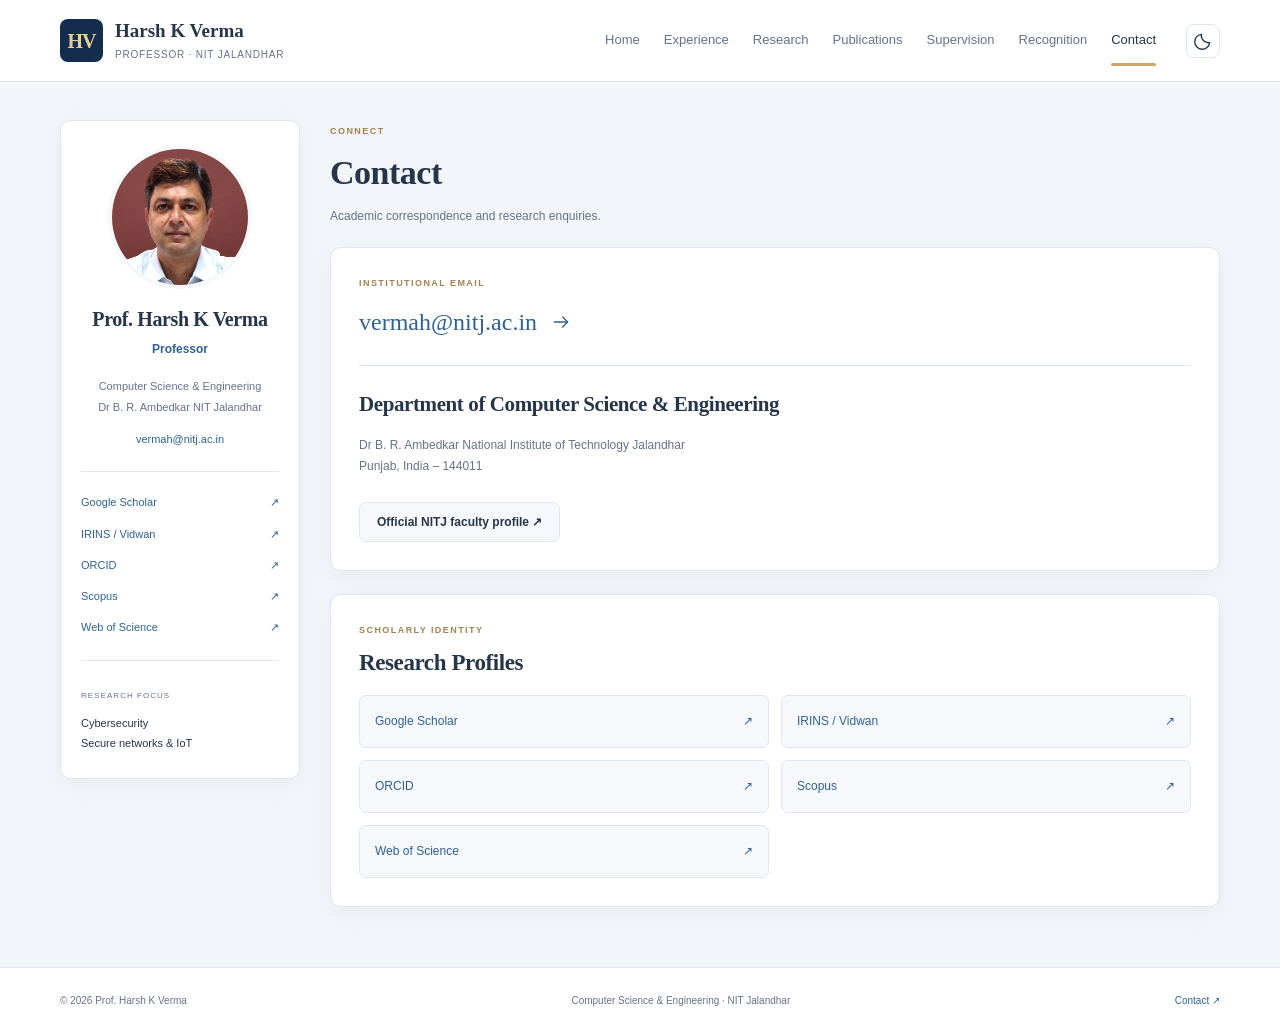
==== contact.html @ cc551165 "Use Harsh K Verma consistently throughout the website" ====
<!doctype html><html lang="en"><head><meta charset="utf-8"><meta name="viewport" content="width=device-width,initial-scale=1"><meta name="description" content="Contact of Prof. Harsh K Verma, Professor of Computer Science and Engineering at NIT Jalandhar."><meta name="theme-color" content="#142d4e"><title>Contact | Prof. Harsh K Verma</title><link rel="canonical" href="https://harsh-verma-nitj.github.io/contact.html"><link rel="stylesheet" href="assets/style.css?v=20261007-4"><link rel="icon" type="image/svg+xml" href="assets/favicon.svg"></head><body><a class="skip-link" href="#content">Skip to content</a><header class="site-header"><div class="container nav-wrap"><a class="brand" href="index.html"><span class="brand-mark">HV</span><span>Harsh K Verma<small>Professor · NIT Jalandhar</small></span></a><nav id="primary-nav" class="nav" aria-label="Primary navigation"><a href="index.html">Home</a><a href="experience.html">Experience</a><a href="research.html">Research</a><a href="publications.html">Publications</a><a href="supervision.html">Supervision</a><a href="service.html">Recognition</a><a href="contact.html" aria-current="page">Contact</a></nav><div class="header-tools"><button id="theme-toggle" class="icon-button" type="button" aria-label="Switch to dark mode" aria-pressed="false"><svg viewBox="0 0 24 24" fill="none" stroke="currentColor" stroke-width="1.6" stroke-linecap="round" stroke-linejoin="round" aria-hidden="true"><path d="M20 14A9 9 0 0 1 10 4a9 9 0 1 0 10 10Z"/></svg></button><button class="menu-toggle icon-button" aria-label="Open navigation" aria-controls="primary-nav" aria-expanded="false">☰</button></div></div></header><div class="container page-layout"><aside class="profile-sidebar" aria-label="Academic profile"><img src="assets/profile-maroon-v2.jpg" alt="Prof. Harsh K Verma" class="side-portrait" width="176" height="176"><h2>Prof. Harsh K Verma</h2><p class="side-designation">Professor</p><p>Computer Science &amp; Engineering<br>Dr B. R. Ambedkar NIT Jalandhar</p><a class="side-email" href="mailto:vermah@nitj.ac.in">vermah@nitj.ac.in</a><div class="side-links"><a href="https://scholar.google.com/citations?hl=en&amp;user=h0edtgIAAAAJ" target="_blank" rel="noopener">Google Scholar <span>↗</span></a><a href="https://nitj.irins.org/profile/90371" target="_blank" rel="noopener">IRINS / Vidwan <span>↗</span></a><a href="https://orcid.org/0000-0003-4826-6150" target="_blank" rel="noopener">ORCID <span>↗</span></a><a href="https://www.scopus.com/authid/detail.uri?authorId=57204684351" target="_blank" rel="noopener">Scopus <span>↗</span></a><a href="https://www.webofscience.com/wos/author/record/Y-4606-2019" target="_blank" rel="noopener">Web of Science <span>↗</span></a></div><div class="side-note"><span>RESEARCH FOCUS</span><p>Cybersecurity<br>Secure networks &amp; IoT</p></div></aside><main id="content" class="page-content"><div class="page-heading"><p class="section-kicker">Connect</p><h1>Contact</h1><p>Academic correspondence and research enquiries.</p></div><section class="surface"><p class="section-kicker">Institutional email</p><a class="contact-email" href="mailto:vermah@nitj.ac.in">vermah@nitj.ac.in <svg viewBox="0 0 24 24" fill="none" stroke="currentColor" stroke-width="1.6" stroke-linecap="round" stroke-linejoin="round" aria-hidden="true"><path d="M4 12h16m-6-6 6 6-6 6"/></svg></a><div class="contact-address"><h2>Department of Computer Science &amp; Engineering</h2><p>Dr B. R. Ambedkar National Institute of Technology Jalandhar<br>Punjab, India – 144011</p></div><a class="btn secondary" href="https://departments.nitj.ac.in/dept/cse/Faculty/6430445438bff038a7805712" target="_blank" rel="noopener">Official NITJ faculty profile ↗</a></section><section class="surface"><p class="section-kicker">Scholarly identity</p><h2>Research Profiles</h2><div class="contact-profiles"><a href="https://scholar.google.com/citations?hl=en&amp;user=h0edtgIAAAAJ" target="_blank" rel="noopener">Google Scholar <span>↗</span></a><a href="https://nitj.irins.org/profile/90371" target="_blank" rel="noopener">IRINS / Vidwan <span>↗</span></a><a href="https://orcid.org/0000-0003-4826-6150" target="_blank" rel="noopener">ORCID <span>↗</span></a><a href="https://www.scopus.com/authid/detail.uri?authorId=57204684351" target="_blank" rel="noopener">Scopus <span>↗</span></a><a href="https://www.webofscience.com/wos/author/record/Y-4606-2019" target="_blank" rel="noopener">Web of Science <span>↗</span></a></div></section></main></div><footer><div class="container footer-inner"><span>© <span id="year"></span> Prof. Harsh K Verma</span><span>Computer Science &amp; Engineering · NIT Jalandhar</span><a href="mailto:vermah@nitj.ac.in">Contact ↗</a></div></footer><script src="assets/script.js?v=20261007-4"></script></body></html>
---- assets/style.css ----
:root{color-scheme:light;--navy:#142d4e;--navy-deep:#10243f;--ink:#26354a;--muted:#65738a;--blue:#2e6295;--gold:#cba66a;--gold-pale:#e8cd98;--page:#f2f5f9;--paper:#fff;--soft:#f6f8fc;--line:#dfe6ef;--max:1160px;--shadow:0 6px 26px rgba(22,44,75,.045)}
body.dark{color-scheme:dark;--ink:#dbe5f3;--muted:#a7b5ca;--blue:#9bc5f1;--page:#0e1828;--paper:#162237;--soft:#1d2c42;--line:#2b3a50;--shadow:0 6px 26px rgba(0,0,0,.15)}
*{box-sizing:border-box}html{scroll-behavior:smooth}body{margin:0;background:var(--page);color:var(--ink);font:15px/1.75 -apple-system,BlinkMacSystemFont,"Segoe UI",Arial,sans-serif}a{color:var(--blue);text-decoration:none}a:hover{text-decoration:underline}button,input,select{font:inherit}button,a,input,select,summary{ -webkit-tap-highlight-color:transparent}button{cursor:pointer}svg{width:20px;height:20px;flex-shrink:0}h1,h2,h3{font-family:Georgia,"Times New Roman",serif;font-weight:600;line-height:1.27;color:var(--ink)}h1,h2,h3,p{margin-top:0}h2{font-size:27px;letter-spacing:-.4px;margin-bottom:18px}h3{font-size:18px;margin-bottom:10px}p{margin-bottom:16px}[hidden]{display:none!important}:focus-visible{outline:3px solid var(--blue);outline-offset:4px}.container{width:min(calc(100% - 48px),var(--max));margin-inline:auto}.skip-link{position:absolute;top:-100px;left:20px;padding:10px 18px;background:var(--paper);z-index:100}.skip-link:focus{top:12px}.site-header{height:82px;background:var(--paper);border-bottom:1px solid var(--line);position:sticky;top:0;z-index:20}.nav-wrap{height:100%;display:flex;align-items:center;gap:30px}.brand{display:flex;align-items:center;gap:12px;color:var(--ink);font:600 19px/1.2 Georgia,serif;white-space:nowrap}.brand:hover{text-decoration:none}.brand-mark{background:var(--navy);color:var(--gold-pale);width:43px;height:43px;border-radius:8px;display:grid;place-items:center;font-size:20px;letter-spacing:-1px}.brand small{display:block;font:10px/1.2 -apple-system,BlinkMacSystemFont,"Segoe UI",Arial,sans-serif;letter-spacing:.08em;margin-top:6px;text-transform:uppercase;color:var(--muted)}.nav{margin-left:auto;display:flex;align-items:center;gap:24px}.nav a{font-size:13px;font-weight:500;color:var(--muted);position:relative;padding:30px 0}.nav a:hover{text-decoration:none;color:var(--ink)}.nav a[aria-current=page]{color:var(--ink)}.nav a[aria-current=page]:after{content:"";height:3px;background:var(--gold);position:absolute;bottom:16px;left:0;right:0;border-radius:4px}.header-tools{display:flex;gap:8px}.icon-button{display:grid;place-items:center;background:transparent;border:1px solid var(--line);border-radius:8px;color:var(--ink);height:34px;width:34px}.menu-toggle{display:none;font-size:18px}.hero{background:radial-gradient(ellipse at 90% 30%,#24476d 0,transparent 55%),linear-gradient(120deg,#10233c,#173553);color:#fff;position:relative;overflow:hidden}.hero:before{content:"";width:650px;height:650px;border:1px solid #fff;border-radius:50%;position:absolute;right:-120px;top:-300px;opacity:.07}.hero:after{content:"";width:900px;height:900px;border:1px solid #fff;border-radius:50%;position:absolute;right:-260px;top:-450px;opacity:.05;pointer-events:none}.hero-inner{position:relative;z-index:1;display:grid;grid-template-columns:minmax(0,1fr) 320px;gap:65px;padding:64px 0 92px;align-items:center}.hero h1{font-size:clamp(32px,3.4vw,47px);letter-spacing:-.7px;color:#fff;margin:14px 0 8px;white-space:nowrap}.eyebrow{font-size:10px;color:#c1d6ed;text-transform:uppercase;letter-spacing:.17em;display:flex;align-items:center;gap:10px;margin:0}.eyebrow>span{height:6px;width:6px;border-radius:50%;background:var(--gold-pale)}.hero-role{font-size:19px;font-weight:500;color:#e2c58f;margin-bottom:6px}.hero-institute{font-size:13px;color:#c0d0e3;max-width:560px;margin-bottom:23px}.hero-summary{color:#d2ddea;font-size:15px;line-height:1.75;margin-bottom:26px}.actions{display:flex;flex-wrap:wrap;gap:12px}.btn{display:inline-flex;align-items:center;justify-content:center;gap:9px;border-radius:7px;border:1px solid var(--line);padding:10px 17px;font-size:12px;font-weight:600;color:var(--ink);background:var(--paper);line-height:1.5;white-space:nowrap}.btn:hover{text-decoration:none;filter:brightness(.96)}.btn svg{width:17px;height:17px}.btn.primary{background:#e5c894;border-color:#e5c894;color:#142d4e}.btn.outline{border-color:#637991;background:transparent;color:#fff}.btn.secondary{background:var(--soft);border-color:var(--line)}button.btn:disabled{opacity:.35;cursor:default}.hero-profile-links{display:flex;gap:21px;margin-top:23px}.hero-profile-links a{color:#c4d6e9;font-size:11px}.hero-photo-area{text-align:center}.portrait-orbit{width:268px;height:268px;border:1px solid #7d8da3;border-radius:50%;padding:13px;margin:auto;position:relative}.portrait-orbit:after{content:"";position:absolute;right:12px;top:36px;width:13px;height:13px;background:#e5c894;box-shadow:0 0 0 7px #29435e;border-radius:50%}.hero-portrait{display:block;width:240px;height:240px;border-radius:50%;object-fit:cover;object-position:center;border:5px solid #edf1f5;background:#c5cbd0;box-shadow:0 12px 30px #0b1a2b55}.portrait-caption{margin-top:20px;display:flex;flex-direction:column;gap:5px}.portrait-caption span{font-size:8px;letter-spacing:.12em;color:#adc4de}.portrait-caption strong{font-size:12px;font-weight:500;color:#e3cfaa}.home-content{position:relative;padding-bottom:60px}.highlights{position:relative;display:grid;grid-template-columns:repeat(4,1fr);margin:-36px 0 35px;background:var(--paper);border:1px solid var(--line);border-radius:12px;box-shadow:0 12px 25px #172e4d0b;z-index:2}.highlights a{padding:22px 20px;display:flex;align-items:center;justify-content:center;gap:16px;border-right:1px solid var(--line);color:var(--muted);font-size:10px;line-height:1.5}.highlights a:hover{text-decoration:none;background:var(--soft)}.highlights a:first-child{border-radius:12px 0 0 12px}.highlights a:last-child{border:0;border-radius:0 12px 12px 0}.highlights b{font:500 31px/1 Georgia,serif;color:var(--ink)}.highlights span{max-width:110px}.home-grid{display:grid;grid-template-columns:1.45fr 1fr;gap:26px;align-items:stretch}.surface{background:var(--paper);border:1px solid var(--line);border-radius:11px;padding:28px;box-shadow:var(--shadow);scroll-margin-top:110px}.section-kicker{font-size:9px;font-weight:600;text-transform:uppercase;letter-spacing:.16em;color:#a3824f;margin-bottom:11px}.about-surface p:not(.section-kicker){font-size:13px;color:var(--muted);line-height:1.9}.about-surface h2{font-size:27px}.text-link{display:inline-flex;align-items:center;gap:10px;font-size:12px;font-weight:600}.text-link svg{width:17px;height:17px}.recent-highlights h2{font-size:23px}.news-item{border-left:2px solid var(--line);padding:0 0 14px 17px;position:relative}.news-item:before{content:"";width:7px;height:7px;border:2px solid var(--paper);border-radius:50%;background:var(--gold);position:absolute;left:-4.5px;top:5px}.news-item:last-child{padding-bottom:0}.news-date{font-size:9px;letter-spacing:.06em;color:var(--blue);font-weight:600}.news-item p{font-size:11px;color:var(--muted);line-height:1.8;margin:5px 0 7px}.home-section{margin-top:40px}.section-top{display:flex;align-items:end;justify-content:space-between;gap:22px;margin-bottom:22px}.section-top h2{margin-bottom:0;font-size:25px}.section-top .text-link{flex-shrink:0;margin-bottom:4px}.theme-grid{display:grid;grid-template-columns:repeat(4,1fr);gap:18px}.theme-card{padding:23px 20px;border:1px solid var(--line);border-radius:10px;background:var(--paper);color:var(--ink);box-shadow:var(--shadow)}.theme-card:hover{text-decoration:none;border-color:#a8bdd3}.theme-icon{display:grid;place-items:center;width:39px;height:39px;border-radius:8px;background:var(--soft);color:var(--blue);margin-bottom:18px}.theme-icon svg{width:22px;height:22px}.theme-card h3{font-family:inherit;font-size:14px;font-weight:600}.theme-card p{font-size:11px;line-height:1.8;color:var(--muted);margin:0}.home-publications{margin-top:32px}.recent-paper{display:grid;grid-template-columns:45px minmax(0,1fr) 45px;gap:15px;padding:18px 0;border-bottom:1px solid var(--line);align-items:start}.recent-paper:last-child{padding-bottom:0;border-bottom:0}.recent-paper .paper-year{font-size:11px;font-weight:600;color:var(--blue);padding-top:1px}.recent-paper p{font-size:12px;line-height:1.85;margin:0}.recent-paper a{font-size:10px;white-space:nowrap;padding-top:2px}.contact-banner{margin-top:32px;border-radius:11px;background:var(--navy);padding:28px 32px;display:flex;align-items:center;justify-content:space-between;gap:24px}.contact-banner h2{font-size:22px;color:#fff;margin-bottom:9px}.contact-banner p:not(.section-kicker){font-size:11px;color:#bccdde;margin-bottom:0}.contact-banner .section-kicker{color:var(--gold-pale)}.page-layout{display:grid;grid-template-columns:240px minmax(0,1fr);gap:30px;padding:38px 0 60px;align-items:start}.profile-sidebar{position:sticky;top:114px;background:var(--paper);border:1px solid var(--line);border-radius:11px;padding:24px 20px;box-shadow:var(--shadow)}.side-portrait{display:block;border-radius:50%;width:144px;height:144px;object-fit:cover;margin:auto;border:4px solid var(--soft)}.profile-sidebar h2{font-size:20px;text-align:center;margin:18px 0 7px}.side-designation{text-align:center;font-size:12px;font-weight:600;color:var(--blue);margin-bottom:16px}.profile-sidebar>p:not(.side-designation){font-size:11px;color:var(--muted);text-align:center;line-height:1.85;margin-bottom:13px}.side-email{display:block;text-align:center;font-size:11px}.side-links{margin-top:22px;padding-top:15px;border-top:1px solid var(--line)}.side-links a{display:flex;justify-content:space-between;gap:12px;font-size:11px;padding:6px 0}.side-note{border-top:1px solid var(--line);margin-top:16px;padding-top:19px}.side-note>span{font-size:8px;letter-spacing:.13em;color:var(--muted)}.side-note p{font-size:11px;margin:7px 0 0;line-height:1.85;color:var(--ink)}.page-content{min-width:0}.page-heading{padding:4px 0 20px}.page-heading h1{font-size:34px;letter-spacing:-.5px;margin:0 0 12px}.page-heading>p:last-child{color:var(--muted);font-size:12px;margin:0;max-width:650px}.page-content .surface+.surface{margin-top:23px}.page-content .surface>.section-kicker{margin-bottom:9px}.page-content .surface>h2{font-size:23px;margin-bottom:18px}.intro{font-size:12px;color:var(--muted);margin-bottom:24px}.cards{display:grid;gap:15px}.cards.two{grid-template-columns:repeat(2,minmax(0,1fr))}.cards.three{grid-template-columns:repeat(2,minmax(0,1fr))}.card{border:1px solid var(--line);background:var(--soft);padding:20px;border-radius:8px;min-width:0;overflow-wrap:anywhere}.card h3{font-size:16px;line-height:1.5;margin:10px 0}.card p{font-size:11px;color:var(--muted);line-height:1.8;margin-bottom:0}.record-meta{display:flex;flex-wrap:wrap;justify-content:space-between;gap:7px 12px;font-size:9px;color:var(--muted)}.tag{display:inline-block;border:1px solid var(--line);background:var(--paper);padding:2px 7px;border-radius:4px;color:var(--blue);text-transform:uppercase;letter-spacing:.05em;font-size:8px;font-weight:600}.scholar-card[data-status=Submitted] .tag{color:#94632d;background:#fcf3e5}.small{font-size:10px!important;margin-top:14px!important}.thesis-title{color:var(--ink)!important;margin-bottom:12px!important}.timeline-item{display:grid;grid-template-columns:135px minmax(0,1fr);gap:20px;padding:20px 0;border-bottom:1px solid var(--line);position:relative}.timeline-item:first-child{padding-top:0}.timeline-item:last-child{border:0;padding-bottom:0}.timeline-item .year{font-size:10px;color:var(--blue);font-weight:600;line-height:1.7}.timeline-item h3{font-size:17px;margin-bottom:8px}.timeline-item p{font-size:11px;color:var(--muted);margin:0}.qualification{display:flex;align-items:center;gap:18px}.qualification-icon{display:grid;place-items:center;background:var(--soft);width:52px;height:52px;border-radius:9px;color:var(--blue)}.qualification h3{margin:0 0 4px;font-size:18px}.qualification p{margin:0;font-size:12px;color:var(--muted)}.section-tabs{display:flex;flex-wrap:wrap;gap:8px;margin-bottom:23px}.section-tabs a{padding:7px 12px;background:var(--paper);border:1px solid var(--line);border-radius:5px;font-size:11px}.project-facts{margin:16px 0 0}.project-facts>div{padding:9px 0 0;margin-top:9px;border-top:1px solid var(--line)}.project-facts dt{font-size:8px;text-transform:uppercase;letter-spacing:.08em;color:var(--muted)}.project-facts dd{margin:3px 0 0;font-size:11px;color:var(--ink)}.table-wrap{overflow-x:auto;border:1px solid var(--line);border-radius:8px}.records-table{width:100%;min-width:620px;border-collapse:collapse;text-align:left;font-size:10px}.records-table th{background:var(--soft);font-size:9px;font-weight:600;letter-spacing:.04em;color:var(--blue);padding:12px 14px;border-bottom:1px solid var(--line)}.records-table td{padding:14px;vertical-align:top;border-bottom:1px solid var(--line);line-height:1.8}.records-table tr:last-child td{border-bottom:0}.records-table th:first-child{width:46%}.records-table th:nth-child(2){width:26%}.team-details{margin-top:6px;font-size:9px}.team-details summary{cursor:pointer;color:var(--blue)}.team-details p{margin:6px 0 0;color:var(--muted)}.publication-controls,.scholar-controls{display:flex;align-items:end;gap:12px;flex-wrap:wrap}.publication-controls>div{flex:1;min-width:100px}.publication-controls>.search-field{flex:2.5;min-width:180px}.publication-controls label,.scholar-controls label{display:block;font-size:10px;font-weight:600;margin-bottom:7px}.publication-controls input,.publication-controls select,.scholar-controls input,.scholar-controls select{width:100%;background:var(--paper);color:var(--ink);border:1px solid #b5c2d1;border-radius:6px;padding:10px;font-size:11px;line-height:1.7}.publication-controls .btn{padding:11px 13px;font-size:10px}.result-count{font-size:10px;color:var(--muted);margin:20px 0 8px}.publication{padding:19px 0;border-bottom:1px solid var(--line);overflow-wrap:anywhere}.publication p{font-size:12px;line-height:1.85;margin:10px 0 8px}.doi-link{font-size:10px;display:inline-block;border:1px solid var(--line);padding:2px 7px;border-radius:4px;background:var(--soft)}.publication-pagination{display:flex;align-items:center;justify-content:space-between;gap:14px;margin-top:24px;font-size:10px}.publication-pagination .btn{font-size:10px}.profile-resources{border-top:1px solid var(--line);padding-top:24px;margin-top:30px}.profile-resources h3{font-size:17px}.profile-links{display:flex;flex-wrap:wrap;gap:16px;font-size:11px}.scholar-controls>div:first-child{flex:3;min-width:180px}.scholar-controls>div:last-child{flex:1;min-width:140px}.award-feature{display:flex;align-items:center;gap:22px}.award-icon{display:grid;place-items:center;width:70px;height:70px;background:#f6eddd;border-radius:12px;color:#9a773b}.award-icon svg{height:38px;width:38px}.award-feature h2{font-size:27px;margin-bottom:7px}.award-feature p:last-child{font-size:12px;color:var(--muted);margin:0}.membership-list>div{display:flex;align-items:center;justify-content:space-between;gap:20px;padding:17px 0;border-bottom:1px solid var(--line)}.membership-list>div:last-child{border:0;padding-bottom:0}.membership-list h3{font-size:16px;margin:0}.contact-email{font-size:24px;font-family:Georgia,serif;display:inline-flex;align-items:center;gap:14px}.contact-address{padding:25px 0;margin-top:22px;border-top:1px solid var(--line)}.contact-address h2{font-size:21px}.contact-address p{font-size:12px;color:var(--muted);margin:0}.contact-profiles{display:grid;grid-template-columns:1fr 1fr;gap:12px}.contact-profiles a{display:flex;justify-content:space-between;gap:16px;background:var(--soft);padding:15px;border:1px solid var(--line);border-radius:7px;font-size:12px}footer{border-top:1px solid var(--line);background:var(--paper);color:var(--muted)}.footer-inner{display:flex;align-items:center;justify-content:space-between;gap:18px;padding:24px 0;font-size:10px}.footer-inner a{font-size:10px}body.dark .section-kicker{color:#d8b980}body.dark .hero{background:radial-gradient(ellipse at 90% 30%,#223e60 0,transparent 55%),linear-gradient(120deg,#0d1b30,#122a42)}body.dark .scholar-card[data-status=Submitted] .tag{color:#ebca93;background:#3d3020}body.dark .award-icon{background:#3d3020;color:#dfc18d}
@media(max-width:1120px){.nav-wrap{gap:18px}.nav{gap:17px}.nav a{font-size:12px}.brand{font-size:17px}.hero-inner{gap:30px;grid-template-columns:minmax(0,1fr) 280px}.hero h1{font-size:39px}.hero-institute{max-width:470px}}
@media(max-width:960px){.site-header{height:72px}.nav{display:none;position:absolute;top:71px;left:0;right:0;background:var(--paper);border-bottom:1px solid var(--line);box-shadow:var(--shadow);padding:16px 24px;flex-wrap:wrap;gap:0}.nav.open{display:flex}.nav a{padding:11px 18px;flex:1 1 25%;text-align:center}.nav a[aria-current=page]:after{bottom:5px;left:25px;right:25px}.menu-toggle{display:grid}.header-tools{margin-left:auto}.hero-inner{grid-template-columns:minmax(0,1fr) 230px;gap:20px;padding:50px 0 75px}.hero h1{font-size:33px;white-space:normal}.hero-photo-area .portrait-orbit{width:222px;height:222px;padding:10px}.hero-portrait{width:200px;height:200px}.hero-summary{font-size:13px}.portrait-caption span{font-size:7px}.highlights a{padding:18px 12px;gap:12px}.highlights b{font-size:28px}.home-grid{grid-template-columns:1.3fr 1fr;gap:18px}.surface{padding:23px}.about-surface h2{font-size:23px}.theme-grid{gap:12px}.theme-card{padding:18px 14px}.page-layout{grid-template-columns:200px minmax(0,1fr);gap:20px}.profile-sidebar{top:100px;padding:20px 15px}.profile-sidebar h2{font-size:18px}.cards.two,.cards.three{grid-template-columns:1fr}.publication-controls>.search-field{flex:1 1 100%}.page-heading h1{font-size:29px}.contact-banner{padding:24px}.contact-banner h2{font-size:20px}}
@media(max-width:720px){.container{width:calc(100% - 32px)}.hero-inner{grid-template-columns:1fr;text-align:center;padding:37px 0 65px;gap:28px}.hero-copy{grid-row:2}.hero-photo-area{grid-row:1}.hero-photo-area .portrait-orbit{width:184px;height:184px;padding:10px}.hero-portrait{width:162px;height:162px;border-width:4px}.portrait-orbit:after{width:10px;height:10px;top:22px;right:9px;box-shadow:0 0 0 5px #29435e}.portrait-caption{display:none}.eyebrow{justify-content:center;font-size:8px;letter-spacing:.12em}.hero h1{font-size:34px;margin-top:12px}.hero-role{font-size:16px}.hero-institute{font-size:11px;margin:0 auto 18px;max-width:390px}.hero-summary{font-size:12px;margin-bottom:22px}.actions,.hero-profile-links{justify-content:center}.actions{gap:10px}.actions .btn{font-size:11px;padding:10px 14px}.hero-profile-links{margin-top:20px}.highlights{grid-template-columns:1fr 1fr;margin-top:-30px;margin-bottom:23px}.highlights a{justify-content:start;padding:19px 20px}.highlights a:nth-child(2){border-right:0}.highlights a:nth-child(-n+2){border-bottom:1px solid var(--line)}.highlights a:last-child{border-radius:0 0 12px 0}.highlights a:first-child{border-radius:12px 0 0 0}.highlights a:nth-child(3){border-radius:0 0 0 12px}.highlights span{max-width:140px;font-size:9px}.home-grid{grid-template-columns:1fr}.surface{padding:22px}.about-surface p:not(.section-kicker){font-size:12px}.recent-highlights h2{font-size:23px}.news-item p{font-size:11px}.home-section{margin-top:30px}.section-top{align-items:start;flex-direction:column;gap:12px}.section-top h2{font-size:23px}.theme-grid{grid-template-columns:1fr 1fr}.theme-card{padding:19px 17px}.theme-card p{font-size:10px}.home-publications{margin-top:23px}.recent-paper{grid-template-columns:35px minmax(0,1fr);gap:10px}.recent-paper a{grid-column:2}.recent-paper p{font-size:11px}.contact-banner{flex-direction:column;align-items:start;margin-top:23px}.contact-banner h2{font-size:22px}.contact-banner .btn{font-size:11px}.page-layout{grid-template-columns:1fr;padding-top:26px}.profile-sidebar{display:none}.page-heading h1{font-size:30px}.page-heading>p:last-child{font-size:12px}.page-content .surface{padding:21px}.cards.two,.cards.three{grid-template-columns:1fr}.timeline-item{grid-template-columns:1fr;gap:9px}.timeline-item .year br{display:none}.timeline-item h3{font-size:18px}.section-tabs{gap:6px}.section-tabs a{font-size:10px;padding:6px 10px}.publication-controls>div{min-width:100px}.publication-controls .btn{flex:0 0 auto}.publication p{font-size:11px}.publication-controls input,.publication-controls select{font-size:11px}.scholar-controls>div:first-child{flex:1 1 100%}.membership-list>div{flex-direction:column;align-items:start;gap:9px}.contact-profiles{grid-template-columns:1fr}.contact-email{font-size:21px}.contact-address h2{font-size:20px}.award-feature{gap:15px}.award-icon{width:52px;height:52px;flex-shrink:0}.award-feature h2{font-size:23px}.footer-inner{align-items:start;flex-direction:column;gap:7px;padding:21px 0}.nav a{flex:1 1 50%}.home-content{padding-bottom:32px}}
@media(prefers-reduced-motion:reduce){html{scroll-behavior:auto}}
@media print{.site-header,.profile-sidebar,.header-tools,.publication-controls,.publication-pagination,.scholar-controls,footer{display:none}.page-layout{display:block}.surface{border:0;box-shadow:none;break-inside:avoid}.publication[hidden],.scholar-card[hidden]{display:block!important}.hero{color:#000;background:#fff}.hero h1,.hero-role,.hero-institute,.hero-summary{color:#000}}

.cards+.cards{margin-top:15px}
.qualification+.qualification{margin-top:20px;padding-top:20px;border-top:1px solid var(--line)}.qualification-year{display:grid;place-items:center;background:var(--soft);width:52px;height:52px;border-radius:9px;color:var(--blue);font-size:12px;font-weight:600;flex-shrink:0}
.hero-portrait,.side-portrait{object-position:center top}.hero-profile-links{flex-wrap:wrap}
/* Scholarly profiles and the last verified Google Scholar snapshot. */
.scholar-surface h2{font-size:23px;margin-bottom:18px}
.research-profiles{display:grid;grid-template-columns:1fr 1fr;gap:8px;margin-bottom:23px}
.research-profiles a{display:flex;align-items:center;justify-content:space-between;gap:8px;padding:9px 11px;background:var(--soft);border:1px solid var(--line);border-radius:6px;color:var(--blue);font-size:11px;font-weight:600;text-decoration:none}
.research-profiles a:hover,.research-profiles a:focus-visible{border-color:var(--blue)}
.research-profiles svg{width:13px;height:13px;flex-shrink:0}
.scholar-table{width:100%;border-collapse:collapse;font-size:12px;min-width:0}
.scholar-table caption{text-align:left;color:var(--ink);font-weight:600;font-size:13px;padding-bottom:9px}
.scholar-table th,.scholar-table td{padding:8px 3px;border-bottom:1px solid var(--line)}
.scholar-table thead th{font-size:10px;color:var(--muted);font-weight:500}
.scholar-table th:first-child{text-align:left}
.scholar-table td,.scholar-table th:not(:first-child){text-align:right;font-variant-numeric:tabular-nums}
.scholar-table tbody th{font-weight:500;color:var(--ink)}
.scholar-table tbody td{font-weight:600;color:var(--ink)}
.citation-chart-heading{font-size:11px;font-weight:600;color:var(--muted);margin:20px 0 22px}
.citation-chart{display:grid;grid-template-columns:repeat(8,minmax(0,1fr));gap:8px;list-style:none;padding:0;margin:0}
.citation-chart li{text-align:center;min-width:0}
.citation-column{height:75px;display:flex;align-items:flex-end;justify-content:center;border-bottom:1px solid var(--line)}
.citation-bar{display:block;position:relative;width:65%;height:var(--bar-height);min-height:1px;max-width:28px;background:var(--blue);border-radius:2px 2px 0 0;opacity:.83}
.citation-value{position:absolute;left:50%;bottom:100%;transform:translateX(-50%);font-size:9px;line-height:20px;color:var(--ink)}
.citation-year{font-size:9px;color:var(--muted);display:block;padding-top:5px}
.scholar-updated{font-size:9px;color:var(--muted);margin:20px 0 0;display:flex;flex-wrap:wrap;align-items:center;gap:0 3px}
.scholar-refresh{margin-left:auto;font-size:9px;letter-spacing:.02em}
@media(max-width:420px){.scholar-surface{padding:22px}.citation-chart{gap:5px}.scholar-surface h2{font-size:21px}}

/* Keep research themes below About, beside the Scholar panel. */
.home-overview{display:flex;flex-direction:column;gap:26px;min-width:0}
.home-overview .home-section{margin-top:0}
.home-overview .theme-grid{grid-template-columns:repeat(3,minmax(0,1fr));gap:12px}
.home-overview .section-top{flex-wrap:wrap;align-items:start;gap:12px}
.home-overview .section-top h2{font-size:23px}
.home-overview .theme-card{padding:20px 16px}
@media(max-width:600px){.home-overview .theme-grid{grid-template-columns:1fr}.home-overview .theme-card{padding:20px}.home-overview .theme-card p{font-size:11px}}
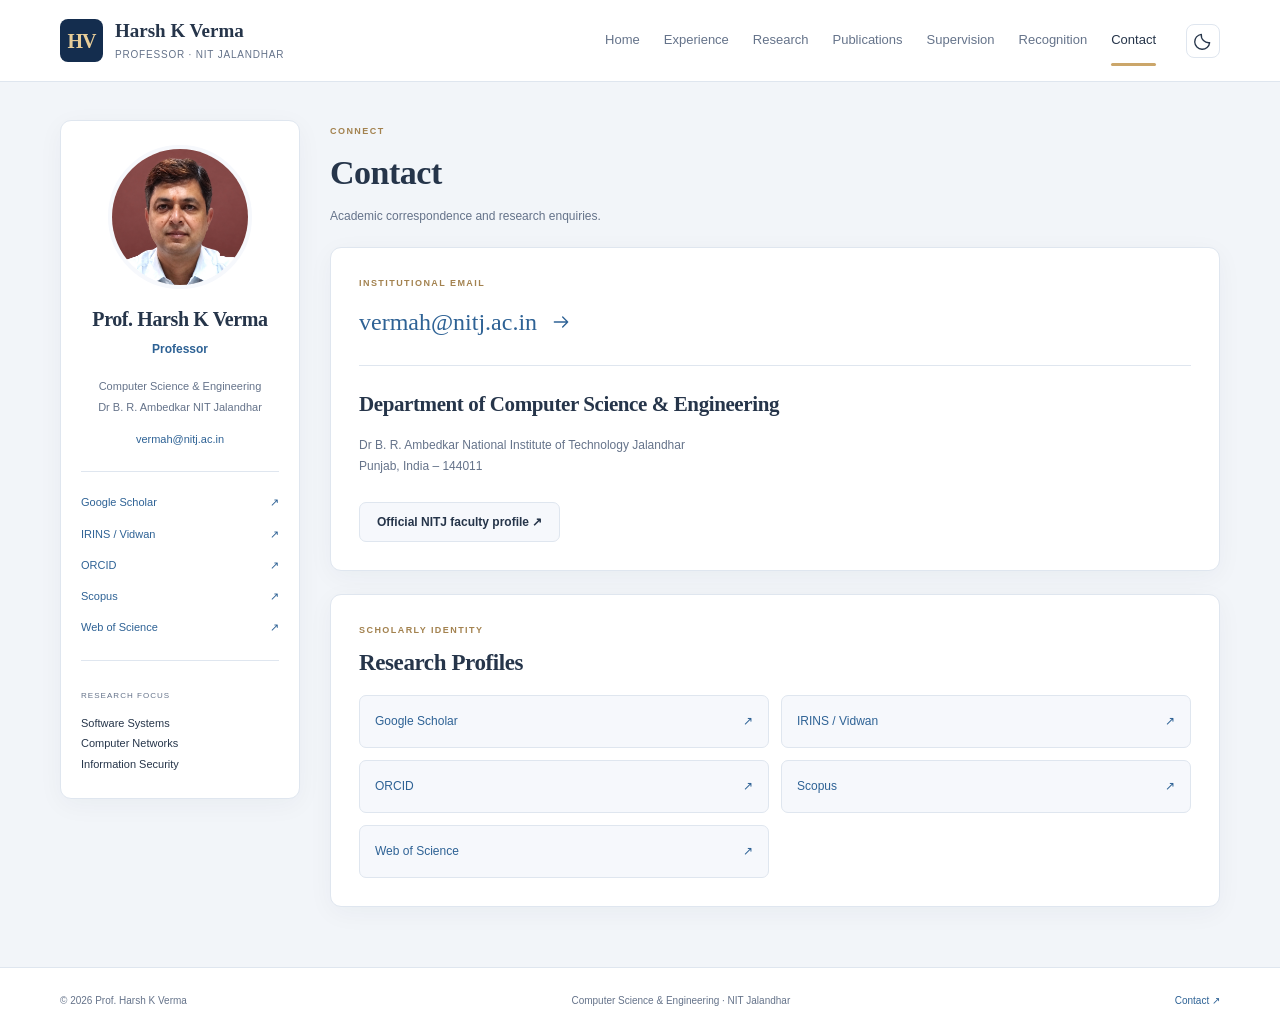
==== commit 6fbfa62c: "Add Software Systems interest and update the research focus" ====
--- a/contact.html
+++ b/contact.html
@@ -1 +1 @@
-<!doctype html><html lang="en"><head><meta charset="utf-8"><meta name="viewport" content="width=device-width,initial-scale=1"><meta name="description" content="Contact of Prof. Harsh K Verma, Professor of Computer Science and Engineering at NIT Jalandhar."><meta name="theme-color" content="#142d4e"><title>Contact | Prof. Harsh K Verma</title><link rel="canonical" href="https://harsh-verma-nitj.github.io/contact.html"><link rel="stylesheet" href="assets/style.css?v=20261007-4"><link rel="icon" type="image/svg+xml" href="assets/favicon.svg"></head><body><a class="skip-link" href="#content">Skip to content</a><header class="site-header"><div class="container nav-wrap"><a class="brand" href="index.html"><span class="brand-mark">HV</span><span>Harsh K Verma<small>Professor · NIT Jalandhar</small></span></a><nav id="primary-nav" class="nav" aria-label="Primary navigation"><a href="index.html">Home</a><a href="experience.html">Experience</a><a href="research.html">Research</a><a href="publications.html">Publications</a><a href="supervision.html">Supervision</a><a href="service.html">Recognition</a><a href="contact.html" aria-current="page">Contact</a></nav><div class="header-tools"><button id="theme-toggle" class="icon-button" type="button" aria-label="Switch to dark mode" aria-pressed="false"><svg viewBox="0 0 24 24" fill="none" stroke="currentColor" stroke-width="1.6" stroke-linecap="round" stroke-linejoin="round" aria-hidden="true"><path d="M20 14A9 9 0 0 1 10 4a9 9 0 1 0 10 10Z"/></svg></button><button class="menu-toggle icon-button" aria-label="Open navigation" aria-controls="primary-nav" aria-expanded="false">☰</button></div></div></header><div class="container page-layout"><aside class="profile-sidebar" aria-label="Academic profile"><img src="assets/profile-maroon-v2.jpg" alt="Prof. Harsh K Verma" class="side-portrait" width="176" height="176"><h2>Prof. Harsh K Verma</h2><p class="side-designation">Professor</p><p>Computer Science &amp; Engineering<br>Dr B. R. Ambedkar NIT Jalandhar</p><a class="side-email" href="mailto:vermah@nitj.ac.in">vermah@nitj.ac.in</a><div class="side-links"><a href="https://scholar.google.com/citations?hl=en&amp;user=h0edtgIAAAAJ" target="_blank" rel="noopener">Google Scholar <span>↗</span></a><a href="https://nitj.irins.org/profile/90371" target="_blank" rel="noopener">IRINS / Vidwan <span>↗</span></a><a href="https://orcid.org/0000-0003-4826-6150" target="_blank" rel="noopener">ORCID <span>↗</span></a><a href="https://www.scopus.com/authid/detail.uri?authorId=57204684351" target="_blank" rel="noopener">Scopus <span>↗</span></a><a href="https://www.webofscience.com/wos/author/record/Y-4606-2019" target="_blank" rel="noopener">Web of Science <span>↗</span></a></div><div class="side-note"><span>RESEARCH FOCUS</span><p>Cybersecurity<br>Secure networks &amp; IoT</p></div></aside><main id="content" class="page-content"><div class="page-heading"><p class="section-kicker">Connect</p><h1>Contact</h1><p>Academic correspondence and research enquiries.</p></div><section class="surface"><p class="section-kicker">Institutional email</p><a class="contact-email" href="mailto:vermah@nitj.ac.in">vermah@nitj.ac.in <svg viewBox="0 0 24 24" fill="none" stroke="currentColor" stroke-width="1.6" stroke-linecap="round" stroke-linejoin="round" aria-hidden="true"><path d="M4 12h16m-6-6 6 6-6 6"/></svg></a><div class="contact-address"><h2>Department of Computer Science &amp; Engineering</h2><p>Dr B. R. Ambedkar National Institute of Technology Jalandhar<br>Punjab, India – 144011</p></div><a class="btn secondary" href="https://departments.nitj.ac.in/dept/cse/Faculty/6430445438bff038a7805712" target="_blank" rel="noopener">Official NITJ faculty profile ↗</a></section><section class="surface"><p class="section-kicker">Scholarly identity</p><h2>Research Profiles</h2><div class="contact-profiles"><a href="https://scholar.google.com/citations?hl=en&amp;user=h0edtgIAAAAJ" target="_blank" rel="noopener">Google Scholar <span>↗</span></a><a href="https://nitj.irins.org/profile/90371" target="_blank" rel="noopener">IRINS / Vidwan <span>↗</span></a><a href="https://orcid.org/0000-0003-4826-6150" target="_blank" rel="noopener">ORCID <span>↗</span></a><a href="https://www.scopus.com/authid/detail.uri?authorId=57204684351" target="_blank" rel="noopener">Scopus <span>↗</span></a><a href="https://www.webofscience.com/wos/author/record/Y-4606-2019" target="_blank" rel="noopener">Web of Science <span>↗</span></a></div></section></main></div><footer><div class="container footer-inner"><span>© <span id="year"></span> Prof. Harsh K Verma</span><span>Computer Science &amp; Engineering · NIT Jalandhar</span><a href="mailto:vermah@nitj.ac.in">Contact ↗</a></div></footer><script src="assets/script.js?v=20261007-4"></script></body></html>+<!doctype html><html lang="en"><head><meta charset="utf-8"><meta name="viewport" content="width=device-width,initial-scale=1"><meta name="description" content="Contact of Prof. Harsh K Verma, Professor of Computer Science and Engineering at NIT Jalandhar."><meta name="theme-color" content="#142d4e"><title>Contact | Prof. Harsh K Verma</title><link rel="canonical" href="https://harsh-verma-nitj.github.io/contact.html"><link rel="stylesheet" href="assets/style.css?v=20261007-5"><link rel="icon" type="image/svg+xml" href="assets/favicon.svg"></head><body><a class="skip-link" href="#content">Skip to content</a><header class="site-header"><div class="container nav-wrap"><a class="brand" href="index.html"><span class="brand-mark">HV</span><span>Harsh K Verma<small>Professor · NIT Jalandhar</small></span></a><nav id="primary-nav" class="nav" aria-label="Primary navigation"><a href="index.html">Home</a><a href="experience.html">Experience</a><a href="research.html">Research</a><a href="publications.html">Publications</a><a href="supervision.html">Supervision</a><a href="service.html">Recognition</a><a href="contact.html" aria-current="page">Contact</a></nav><div class="header-tools"><button id="theme-toggle" class="icon-button" type="button" aria-label="Switch to dark mode" aria-pressed="false"><svg viewBox="0 0 24 24" fill="none" stroke="currentColor" stroke-width="1.6" stroke-linecap="round" stroke-linejoin="round" aria-hidden="true"><path d="M20 14A9 9 0 0 1 10 4a9 9 0 1 0 10 10Z"/></svg></button><button class="menu-toggle icon-button" aria-label="Open navigation" aria-controls="primary-nav" aria-expanded="false">☰</button></div></div></header><div class="container page-layout"><aside class="profile-sidebar" aria-label="Academic profile"><img src="assets/profile-maroon-v2.jpg" alt="Prof. Harsh K Verma" class="side-portrait" width="176" height="176"><h2>Prof. Harsh K Verma</h2><p class="side-designation">Professor</p><p>Computer Science &amp; Engineering<br>Dr B. R. Ambedkar NIT Jalandhar</p><a class="side-email" href="mailto:vermah@nitj.ac.in">vermah@nitj.ac.in</a><div class="side-links"><a href="https://scholar.google.com/citations?hl=en&amp;user=h0edtgIAAAAJ" target="_blank" rel="noopener">Google Scholar <span>↗</span></a><a href="https://nitj.irins.org/profile/90371" target="_blank" rel="noopener">IRINS / Vidwan <span>↗</span></a><a href="https://orcid.org/0000-0003-4826-6150" target="_blank" rel="noopener">ORCID <span>↗</span></a><a href="https://www.scopus.com/authid/detail.uri?authorId=57204684351" target="_blank" rel="noopener">Scopus <span>↗</span></a><a href="https://www.webofscience.com/wos/author/record/Y-4606-2019" target="_blank" rel="noopener">Web of Science <span>↗</span></a></div><div class="side-note"><span>RESEARCH FOCUS</span><p>Software Systems<br>Computer Networks<br>Information Security</p></div></aside><main id="content" class="page-content"><div class="page-heading"><p class="section-kicker">Connect</p><h1>Contact</h1><p>Academic correspondence and research enquiries.</p></div><section class="surface"><p class="section-kicker">Institutional email</p><a class="contact-email" href="mailto:vermah@nitj.ac.in">vermah@nitj.ac.in <svg viewBox="0 0 24 24" fill="none" stroke="currentColor" stroke-width="1.6" stroke-linecap="round" stroke-linejoin="round" aria-hidden="true"><path d="M4 12h16m-6-6 6 6-6 6"/></svg></a><div class="contact-address"><h2>Department of Computer Science &amp; Engineering</h2><p>Dr B. R. Ambedkar National Institute of Technology Jalandhar<br>Punjab, India – 144011</p></div><a class="btn secondary" href="https://departments.nitj.ac.in/dept/cse/Faculty/6430445438bff038a7805712" target="_blank" rel="noopener">Official NITJ faculty profile ↗</a></section><section class="surface"><p class="section-kicker">Scholarly identity</p><h2>Research Profiles</h2><div class="contact-profiles"><a href="https://scholar.google.com/citations?hl=en&amp;user=h0edtgIAAAAJ" target="_blank" rel="noopener">Google Scholar <span>↗</span></a><a href="https://nitj.irins.org/profile/90371" target="_blank" rel="noopener">IRINS / Vidwan <span>↗</span></a><a href="https://orcid.org/0000-0003-4826-6150" target="_blank" rel="noopener">ORCID <span>↗</span></a><a href="https://www.scopus.com/authid/detail.uri?authorId=57204684351" target="_blank" rel="noopener">Scopus <span>↗</span></a><a href="https://www.webofscience.com/wos/author/record/Y-4606-2019" target="_blank" rel="noopener">Web of Science <span>↗</span></a></div></section></main></div><footer><div class="container footer-inner"><span>© <span id="year"></span> Prof. Harsh K Verma</span><span>Computer Science &amp; Engineering · NIT Jalandhar</span><a href="mailto:vermah@nitj.ac.in">Contact ↗</a></div></footer><script src="assets/script.js?v=20261007-5"></script></body></html>
--- a/assets/style.css
+++ b/assets/style.css
@@ -32,7 +32,13 @@
 .citation-value{position:absolute;left:50%;bottom:100%;transform:translateX(-50%);font-size:9px;line-height:20px;color:var(--ink)}
 .citation-year{font-size:9px;color:var(--muted);display:block;padding-top:5px}
 .scholar-updated{font-size:9px;color:var(--muted);margin:20px 0 0;display:flex;flex-wrap:wrap;align-items:center;gap:0 3px}
-.scholar-refresh{margin-left:auto;font-size:9px;letter-spacing:.02em}
+.scholar-refresh{margin-left:auto;display:inline-flex;align-items:center;gap:5px;border:1px solid var(--line);border-radius:5px;padding:4px 8px;background:var(--soft);color:var(--blue);font:inherit;font-size:10px;line-height:1.5;cursor:pointer}
+.scholar-refresh svg{width:12px;height:12px;flex-shrink:0}
+.scholar-refresh:hover:not(:disabled){border-color:var(--blue)}
+.scholar-refresh:focus-visible{outline:2px solid var(--blue);outline-offset:3px}
+.scholar-refresh:disabled{opacity:.65;cursor:wait}
+.scholar-refresh-status{display:block;font-size:10px;color:var(--muted);line-height:1.6}
+.scholar-refresh-status:not(:empty){margin-top:8px}
 @media(max-width:420px){.scholar-surface{padding:22px}.citation-chart{gap:5px}.scholar-surface h2{font-size:21px}}
 
 /* Keep research themes below About, beside the Scholar panel. */
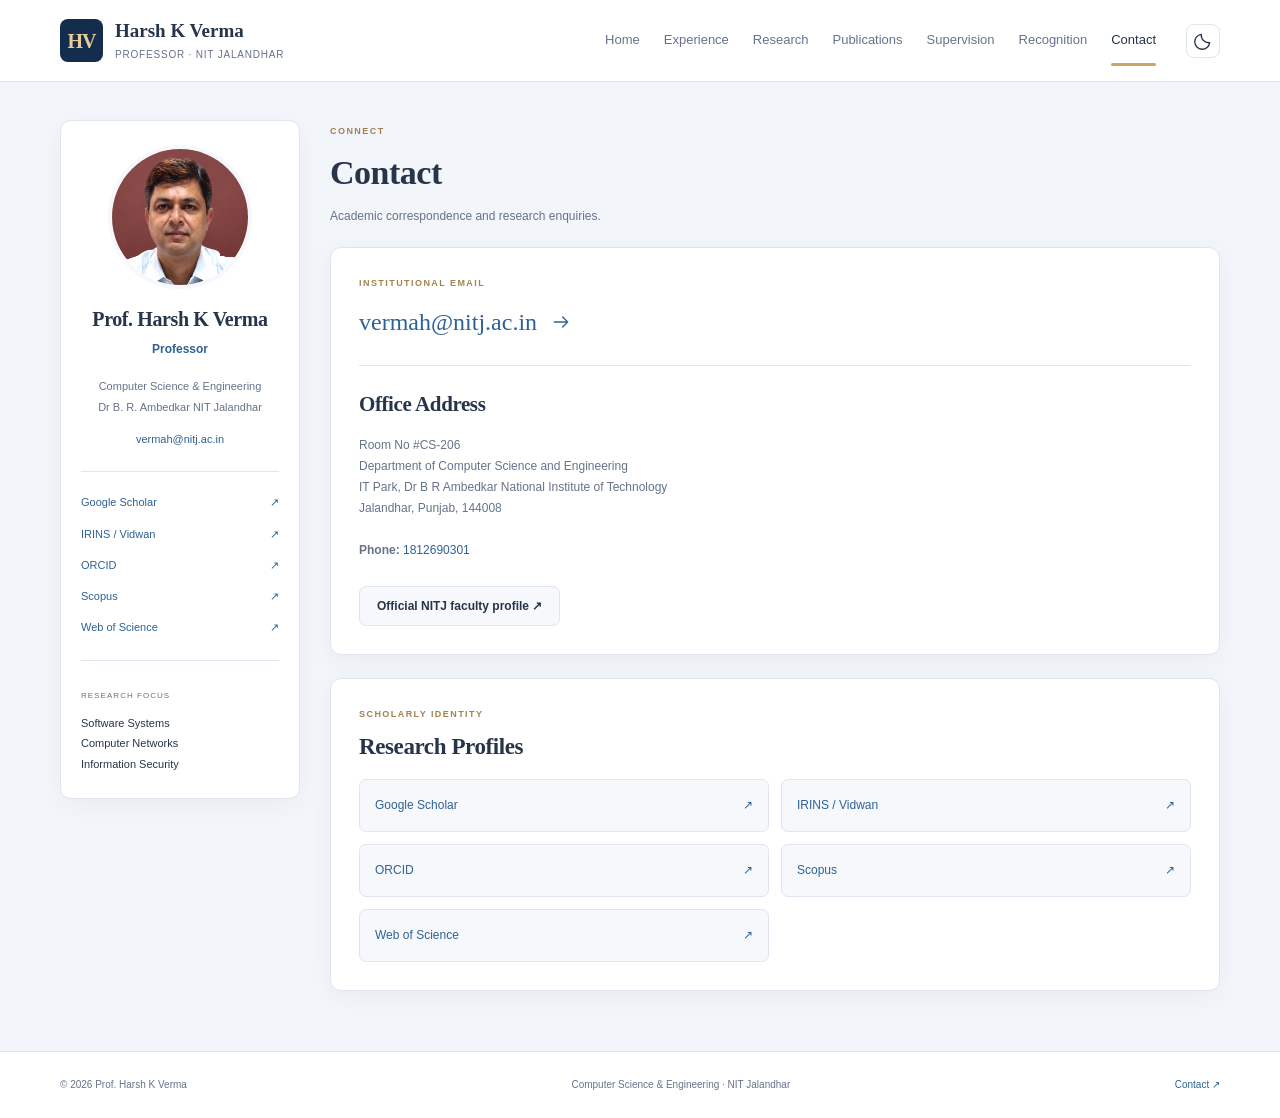
==== commit 36a97726: "Add the supplied office address and phone number to Contact" ====
--- a/contact.html
+++ b/contact.html
@@ -1 +1 @@
-<!doctype html><html lang="en"><head><meta charset="utf-8"><meta name="viewport" content="width=device-width,initial-scale=1"><meta name="description" content="Contact of Prof. Harsh K Verma, Professor of Computer Science and Engineering at NIT Jalandhar."><meta name="theme-color" content="#142d4e"><title>Contact | Prof. Harsh K Verma</title><link rel="canonical" href="https://harsh-verma-nitj.github.io/contact.html"><link rel="stylesheet" href="assets/style.css?v=20261007-5"><link rel="icon" type="image/svg+xml" href="assets/favicon.svg"></head><body><a class="skip-link" href="#content">Skip to content</a><header class="site-header"><div class="container nav-wrap"><a class="brand" href="index.html"><span class="brand-mark">HV</span><span>Harsh K Verma<small>Professor · NIT Jalandhar</small></span></a><nav id="primary-nav" class="nav" aria-label="Primary navigation"><a href="index.html">Home</a><a href="experience.html">Experience</a><a href="research.html">Research</a><a href="publications.html">Publications</a><a href="supervision.html">Supervision</a><a href="service.html">Recognition</a><a href="contact.html" aria-current="page">Contact</a></nav><div class="header-tools"><button id="theme-toggle" class="icon-button" type="button" aria-label="Switch to dark mode" aria-pressed="false"><svg viewBox="0 0 24 24" fill="none" stroke="currentColor" stroke-width="1.6" stroke-linecap="round" stroke-linejoin="round" aria-hidden="true"><path d="M20 14A9 9 0 0 1 10 4a9 9 0 1 0 10 10Z"/></svg></button><button class="menu-toggle icon-button" aria-label="Open navigation" aria-controls="primary-nav" aria-expanded="false">☰</button></div></div></header><div class="container page-layout"><aside class="profile-sidebar" aria-label="Academic profile"><img src="assets/profile-maroon-v2.jpg" alt="Prof. Harsh K Verma" class="side-portrait" width="176" height="176"><h2>Prof. Harsh K Verma</h2><p class="side-designation">Professor</p><p>Computer Science &amp; Engineering<br>Dr B. R. Ambedkar NIT Jalandhar</p><a class="side-email" href="mailto:vermah@nitj.ac.in">vermah@nitj.ac.in</a><div class="side-links"><a href="https://scholar.google.com/citations?hl=en&amp;user=h0edtgIAAAAJ" target="_blank" rel="noopener">Google Scholar <span>↗</span></a><a href="https://nitj.irins.org/profile/90371" target="_blank" rel="noopener">IRINS / Vidwan <span>↗</span></a><a href="https://orcid.org/0000-0003-4826-6150" target="_blank" rel="noopener">ORCID <span>↗</span></a><a href="https://www.scopus.com/authid/detail.uri?authorId=57204684351" target="_blank" rel="noopener">Scopus <span>↗</span></a><a href="https://www.webofscience.com/wos/author/record/Y-4606-2019" target="_blank" rel="noopener">Web of Science <span>↗</span></a></div><div class="side-note"><span>RESEARCH FOCUS</span><p>Software Systems<br>Computer Networks<br>Information Security</p></div></aside><main id="content" class="page-content"><div class="page-heading"><p class="section-kicker">Connect</p><h1>Contact</h1><p>Academic correspondence and research enquiries.</p></div><section class="surface"><p class="section-kicker">Institutional email</p><a class="contact-email" href="mailto:vermah@nitj.ac.in">vermah@nitj.ac.in <svg viewBox="0 0 24 24" fill="none" stroke="currentColor" stroke-width="1.6" stroke-linecap="round" stroke-linejoin="round" aria-hidden="true"><path d="M4 12h16m-6-6 6 6-6 6"/></svg></a><div class="contact-address"><h2>Department of Computer Science &amp; Engineering</h2><p>Dr B. R. Ambedkar National Institute of Technology Jalandhar<br>Punjab, India – 144011</p></div><a class="btn secondary" href="https://departments.nitj.ac.in/dept/cse/Faculty/6430445438bff038a7805712" target="_blank" rel="noopener">Official NITJ faculty profile ↗</a></section><section class="surface"><p class="section-kicker">Scholarly identity</p><h2>Research Profiles</h2><div class="contact-profiles"><a href="https://scholar.google.com/citations?hl=en&amp;user=h0edtgIAAAAJ" target="_blank" rel="noopener">Google Scholar <span>↗</span></a><a href="https://nitj.irins.org/profile/90371" target="_blank" rel="noopener">IRINS / Vidwan <span>↗</span></a><a href="https://orcid.org/0000-0003-4826-6150" target="_blank" rel="noopener">ORCID <span>↗</span></a><a href="https://www.scopus.com/authid/detail.uri?authorId=57204684351" target="_blank" rel="noopener">Scopus <span>↗</span></a><a href="https://www.webofscience.com/wos/author/record/Y-4606-2019" target="_blank" rel="noopener">Web of Science <span>↗</span></a></div></section></main></div><footer><div class="container footer-inner"><span>© <span id="year"></span> Prof. Harsh K Verma</span><span>Computer Science &amp; Engineering · NIT Jalandhar</span><a href="mailto:vermah@nitj.ac.in">Contact ↗</a></div></footer><script src="assets/script.js?v=20261007-5"></script></body></html>+<!doctype html><html lang="en"><head><meta charset="utf-8"><meta name="viewport" content="width=device-width,initial-scale=1"><meta name="description" content="Contact of Prof. Harsh K Verma, Professor of Computer Science and Engineering at NIT Jalandhar."><meta name="theme-color" content="#142d4e"><title>Contact | Prof. Harsh K Verma</title><link rel="canonical" href="https://harsh-verma-nitj.github.io/contact.html"><link rel="stylesheet" href="assets/style.css?v=20261007-5"><link rel="icon" type="image/svg+xml" href="assets/favicon.svg"></head><body><a class="skip-link" href="#content">Skip to content</a><header class="site-header"><div class="container nav-wrap"><a class="brand" href="index.html"><span class="brand-mark">HV</span><span>Harsh K Verma<small>Professor · NIT Jalandhar</small></span></a><nav id="primary-nav" class="nav" aria-label="Primary navigation"><a href="index.html">Home</a><a href="experience.html">Experience</a><a href="research.html">Research</a><a href="publications.html">Publications</a><a href="supervision.html">Supervision</a><a href="service.html">Recognition</a><a href="contact.html" aria-current="page">Contact</a></nav><div class="header-tools"><button id="theme-toggle" class="icon-button" type="button" aria-label="Switch to dark mode" aria-pressed="false"><svg viewBox="0 0 24 24" fill="none" stroke="currentColor" stroke-width="1.6" stroke-linecap="round" stroke-linejoin="round" aria-hidden="true"><path d="M20 14A9 9 0 0 1 10 4a9 9 0 1 0 10 10Z"/></svg></button><button class="menu-toggle icon-button" aria-label="Open navigation" aria-controls="primary-nav" aria-expanded="false">☰</button></div></div></header><div class="container page-layout"><aside class="profile-sidebar" aria-label="Academic profile"><img src="assets/profile-maroon-v2.jpg" alt="Prof. Harsh K Verma" class="side-portrait" width="176" height="176"><h2>Prof. Harsh K Verma</h2><p class="side-designation">Professor</p><p>Computer Science &amp; Engineering<br>Dr B. R. Ambedkar NIT Jalandhar</p><a class="side-email" href="mailto:vermah@nitj.ac.in">vermah@nitj.ac.in</a><div class="side-links"><a href="https://scholar.google.com/citations?hl=en&amp;user=h0edtgIAAAAJ" target="_blank" rel="noopener">Google Scholar <span>↗</span></a><a href="https://nitj.irins.org/profile/90371" target="_blank" rel="noopener">IRINS / Vidwan <span>↗</span></a><a href="https://orcid.org/0000-0003-4826-6150" target="_blank" rel="noopener">ORCID <span>↗</span></a><a href="https://www.scopus.com/authid/detail.uri?authorId=57204684351" target="_blank" rel="noopener">Scopus <span>↗</span></a><a href="https://www.webofscience.com/wos/author/record/Y-4606-2019" target="_blank" rel="noopener">Web of Science <span>↗</span></a></div><div class="side-note"><span>RESEARCH FOCUS</span><p>Software Systems<br>Computer Networks<br>Information Security</p></div></aside><main id="content" class="page-content"><div class="page-heading"><p class="section-kicker">Connect</p><h1>Contact</h1><p>Academic correspondence and research enquiries.</p></div><section class="surface"><p class="section-kicker">Institutional email</p><a class="contact-email" href="mailto:vermah@nitj.ac.in">vermah@nitj.ac.in <svg viewBox="0 0 24 24" fill="none" stroke="currentColor" stroke-width="1.6" stroke-linecap="round" stroke-linejoin="round" aria-hidden="true"><path d="M4 12h16m-6-6 6 6-6 6"/></svg></a><div class="contact-address"><h2>Office Address</h2><p>Room No #CS-206<br>Department of Computer Science and Engineering<br>IT Park, Dr B R Ambedkar National Institute of Technology<br>Jalandhar, Punjab, 144008<br><br><strong>Phone:</strong> <a href="tel:+911812690301">1812690301</a></p></div><a class="btn secondary" href="https://departments.nitj.ac.in/dept/cse/Faculty/6430445438bff038a7805712" target="_blank" rel="noopener">Official NITJ faculty profile ↗</a></section><section class="surface"><p class="section-kicker">Scholarly identity</p><h2>Research Profiles</h2><div class="contact-profiles"><a href="https://scholar.google.com/citations?hl=en&amp;user=h0edtgIAAAAJ" target="_blank" rel="noopener">Google Scholar <span>↗</span></a><a href="https://nitj.irins.org/profile/90371" target="_blank" rel="noopener">IRINS / Vidwan <span>↗</span></a><a href="https://orcid.org/0000-0003-4826-6150" target="_blank" rel="noopener">ORCID <span>↗</span></a><a href="https://www.scopus.com/authid/detail.uri?authorId=57204684351" target="_blank" rel="noopener">Scopus <span>↗</span></a><a href="https://www.webofscience.com/wos/author/record/Y-4606-2019" target="_blank" rel="noopener">Web of Science <span>↗</span></a></div></section></main></div><footer><div class="container footer-inner"><span>© <span id="year"></span> Prof. Harsh K Verma</span><span>Computer Science &amp; Engineering · NIT Jalandhar</span><a href="mailto:vermah@nitj.ac.in">Contact ↗</a></div></footer><script src="assets/script.js?v=20261007-5"></script></body></html>
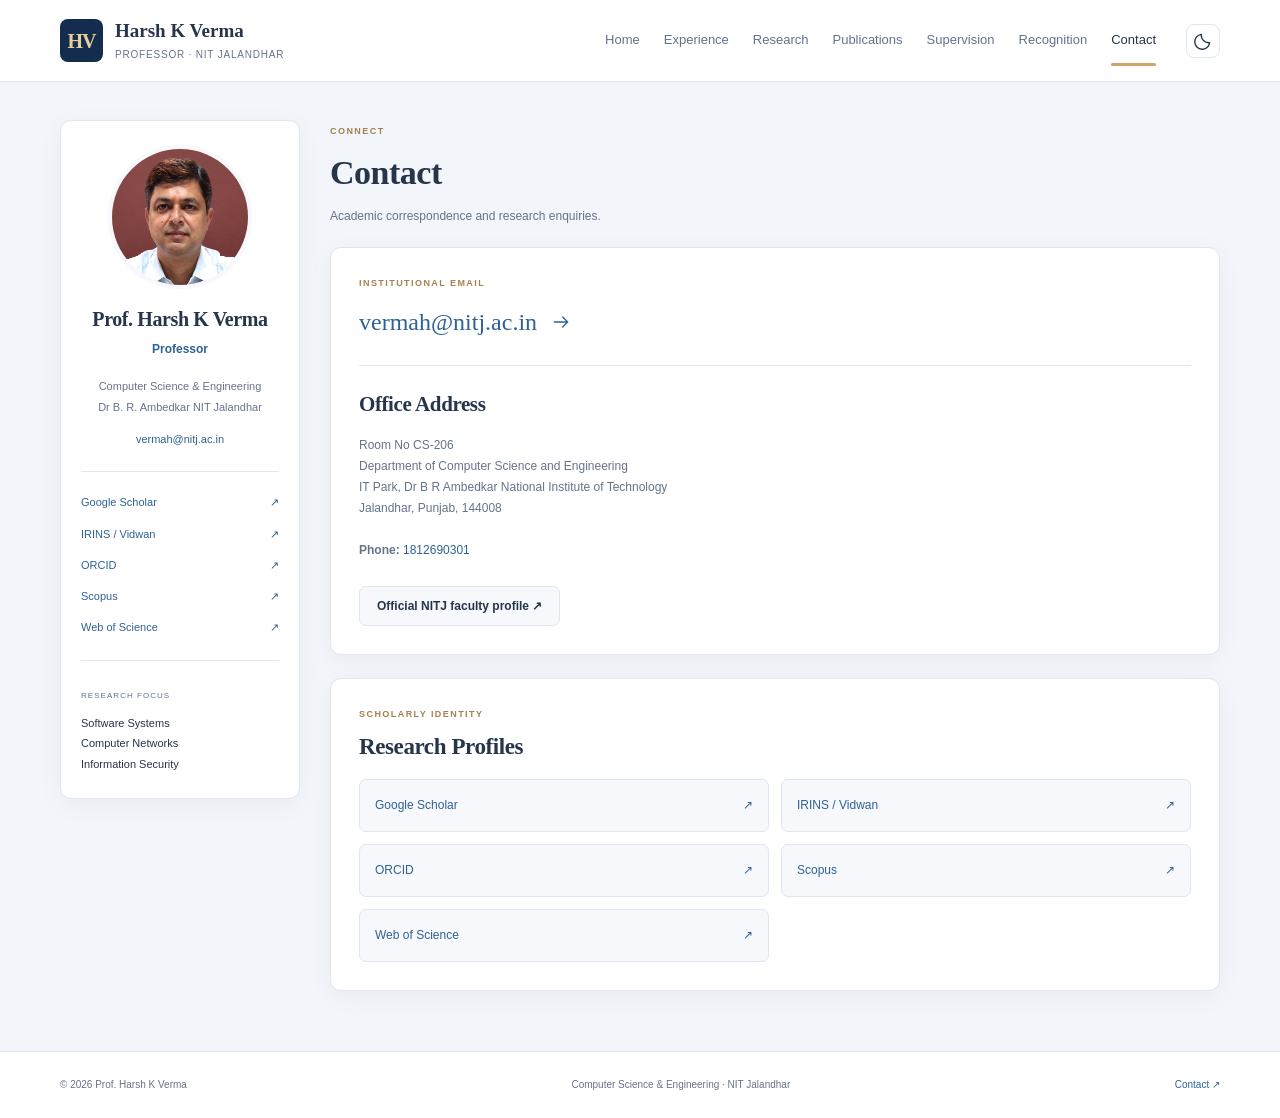
==== commit 6cf83cd1: "Remove the hash symbol from the office room number" ====
--- a/contact.html
+++ b/contact.html
@@ -1 +1 @@
-<!doctype html><html lang="en"><head><meta charset="utf-8"><meta name="viewport" content="width=device-width,initial-scale=1"><meta name="description" content="Contact of Prof. Harsh K Verma, Professor of Computer Science and Engineering at NIT Jalandhar."><meta name="theme-color" content="#142d4e"><title>Contact | Prof. Harsh K Verma</title><link rel="canonical" href="https://harsh-verma-nitj.github.io/contact.html"><link rel="stylesheet" href="assets/style.css?v=20261007-5"><link rel="icon" type="image/svg+xml" href="assets/favicon.svg"></head><body><a class="skip-link" href="#content">Skip to content</a><header class="site-header"><div class="container nav-wrap"><a class="brand" href="index.html"><span class="brand-mark">HV</span><span>Harsh K Verma<small>Professor · NIT Jalandhar</small></span></a><nav id="primary-nav" class="nav" aria-label="Primary navigation"><a href="index.html">Home</a><a href="experience.html">Experience</a><a href="research.html">Research</a><a href="publications.html">Publications</a><a href="supervision.html">Supervision</a><a href="service.html">Recognition</a><a href="contact.html" aria-current="page">Contact</a></nav><div class="header-tools"><button id="theme-toggle" class="icon-button" type="button" aria-label="Switch to dark mode" aria-pressed="false"><svg viewBox="0 0 24 24" fill="none" stroke="currentColor" stroke-width="1.6" stroke-linecap="round" stroke-linejoin="round" aria-hidden="true"><path d="M20 14A9 9 0 0 1 10 4a9 9 0 1 0 10 10Z"/></svg></button><button class="menu-toggle icon-button" aria-label="Open navigation" aria-controls="primary-nav" aria-expanded="false">☰</button></div></div></header><div class="container page-layout"><aside class="profile-sidebar" aria-label="Academic profile"><img src="assets/profile-maroon-v2.jpg" alt="Prof. Harsh K Verma" class="side-portrait" width="176" height="176"><h2>Prof. Harsh K Verma</h2><p class="side-designation">Professor</p><p>Computer Science &amp; Engineering<br>Dr B. R. Ambedkar NIT Jalandhar</p><a class="side-email" href="mailto:vermah@nitj.ac.in">vermah@nitj.ac.in</a><div class="side-links"><a href="https://scholar.google.com/citations?hl=en&amp;user=h0edtgIAAAAJ" target="_blank" rel="noopener">Google Scholar <span>↗</span></a><a href="https://nitj.irins.org/profile/90371" target="_blank" rel="noopener">IRINS / Vidwan <span>↗</span></a><a href="https://orcid.org/0000-0003-4826-6150" target="_blank" rel="noopener">ORCID <span>↗</span></a><a href="https://www.scopus.com/authid/detail.uri?authorId=57204684351" target="_blank" rel="noopener">Scopus <span>↗</span></a><a href="https://www.webofscience.com/wos/author/record/Y-4606-2019" target="_blank" rel="noopener">Web of Science <span>↗</span></a></div><div class="side-note"><span>RESEARCH FOCUS</span><p>Software Systems<br>Computer Networks<br>Information Security</p></div></aside><main id="content" class="page-content"><div class="page-heading"><p class="section-kicker">Connect</p><h1>Contact</h1><p>Academic correspondence and research enquiries.</p></div><section class="surface"><p class="section-kicker">Institutional email</p><a class="contact-email" href="mailto:vermah@nitj.ac.in">vermah@nitj.ac.in <svg viewBox="0 0 24 24" fill="none" stroke="currentColor" stroke-width="1.6" stroke-linecap="round" stroke-linejoin="round" aria-hidden="true"><path d="M4 12h16m-6-6 6 6-6 6"/></svg></a><div class="contact-address"><h2>Office Address</h2><p>Room No #CS-206<br>Department of Computer Science and Engineering<br>IT Park, Dr B R Ambedkar National Institute of Technology<br>Jalandhar, Punjab, 144008<br><br><strong>Phone:</strong> <a href="tel:+911812690301">1812690301</a></p></div><a class="btn secondary" href="https://departments.nitj.ac.in/dept/cse/Faculty/6430445438bff038a7805712" target="_blank" rel="noopener">Official NITJ faculty profile ↗</a></section><section class="surface"><p class="section-kicker">Scholarly identity</p><h2>Research Profiles</h2><div class="contact-profiles"><a href="https://scholar.google.com/citations?hl=en&amp;user=h0edtgIAAAAJ" target="_blank" rel="noopener">Google Scholar <span>↗</span></a><a href="https://nitj.irins.org/profile/90371" target="_blank" rel="noopener">IRINS / Vidwan <span>↗</span></a><a href="https://orcid.org/0000-0003-4826-6150" target="_blank" rel="noopener">ORCID <span>↗</span></a><a href="https://www.scopus.com/authid/detail.uri?authorId=57204684351" target="_blank" rel="noopener">Scopus <span>↗</span></a><a href="https://www.webofscience.com/wos/author/record/Y-4606-2019" target="_blank" rel="noopener">Web of Science <span>↗</span></a></div></section></main></div><footer><div class="container footer-inner"><span>© <span id="year"></span> Prof. Harsh K Verma</span><span>Computer Science &amp; Engineering · NIT Jalandhar</span><a href="mailto:vermah@nitj.ac.in">Contact ↗</a></div></footer><script src="assets/script.js?v=20261007-5"></script></body></html>+<!doctype html><html lang="en"><head><meta charset="utf-8"><meta name="viewport" content="width=device-width,initial-scale=1"><meta name="description" content="Contact of Prof. Harsh K Verma, Professor of Computer Science and Engineering at NIT Jalandhar."><meta name="theme-color" content="#142d4e"><title>Contact | Prof. Harsh K Verma</title><link rel="canonical" href="https://harsh-verma-nitj.github.io/contact.html"><link rel="stylesheet" href="assets/style.css?v=20261007-5"><link rel="icon" type="image/svg+xml" href="assets/favicon.svg"></head><body><a class="skip-link" href="#content">Skip to content</a><header class="site-header"><div class="container nav-wrap"><a class="brand" href="index.html"><span class="brand-mark">HV</span><span>Harsh K Verma<small>Professor · NIT Jalandhar</small></span></a><nav id="primary-nav" class="nav" aria-label="Primary navigation"><a href="index.html">Home</a><a href="experience.html">Experience</a><a href="research.html">Research</a><a href="publications.html">Publications</a><a href="supervision.html">Supervision</a><a href="service.html">Recognition</a><a href="contact.html" aria-current="page">Contact</a></nav><div class="header-tools"><button id="theme-toggle" class="icon-button" type="button" aria-label="Switch to dark mode" aria-pressed="false"><svg viewBox="0 0 24 24" fill="none" stroke="currentColor" stroke-width="1.6" stroke-linecap="round" stroke-linejoin="round" aria-hidden="true"><path d="M20 14A9 9 0 0 1 10 4a9 9 0 1 0 10 10Z"/></svg></button><button class="menu-toggle icon-button" aria-label="Open navigation" aria-controls="primary-nav" aria-expanded="false">☰</button></div></div></header><div class="container page-layout"><aside class="profile-sidebar" aria-label="Academic profile"><img src="assets/profile-maroon-v2.jpg" alt="Prof. Harsh K Verma" class="side-portrait" width="176" height="176"><h2>Prof. Harsh K Verma</h2><p class="side-designation">Professor</p><p>Computer Science &amp; Engineering<br>Dr B. R. Ambedkar NIT Jalandhar</p><a class="side-email" href="mailto:vermah@nitj.ac.in">vermah@nitj.ac.in</a><div class="side-links"><a href="https://scholar.google.com/citations?hl=en&amp;user=h0edtgIAAAAJ" target="_blank" rel="noopener">Google Scholar <span>↗</span></a><a href="https://nitj.irins.org/profile/90371" target="_blank" rel="noopener">IRINS / Vidwan <span>↗</span></a><a href="https://orcid.org/0000-0003-4826-6150" target="_blank" rel="noopener">ORCID <span>↗</span></a><a href="https://www.scopus.com/authid/detail.uri?authorId=57204684351" target="_blank" rel="noopener">Scopus <span>↗</span></a><a href="https://www.webofscience.com/wos/author/record/Y-4606-2019" target="_blank" rel="noopener">Web of Science <span>↗</span></a></div><div class="side-note"><span>RESEARCH FOCUS</span><p>Software Systems<br>Computer Networks<br>Information Security</p></div></aside><main id="content" class="page-content"><div class="page-heading"><p class="section-kicker">Connect</p><h1>Contact</h1><p>Academic correspondence and research enquiries.</p></div><section class="surface"><p class="section-kicker">Institutional email</p><a class="contact-email" href="mailto:vermah@nitj.ac.in">vermah@nitj.ac.in <svg viewBox="0 0 24 24" fill="none" stroke="currentColor" stroke-width="1.6" stroke-linecap="round" stroke-linejoin="round" aria-hidden="true"><path d="M4 12h16m-6-6 6 6-6 6"/></svg></a><div class="contact-address"><h2>Office Address</h2><p>Room No CS-206<br>Department of Computer Science and Engineering<br>IT Park, Dr B R Ambedkar National Institute of Technology<br>Jalandhar, Punjab, 144008<br><br><strong>Phone:</strong> <a href="tel:+911812690301">1812690301</a></p></div><a class="btn secondary" href="https://departments.nitj.ac.in/dept/cse/Faculty/6430445438bff038a7805712" target="_blank" rel="noopener">Official NITJ faculty profile ↗</a></section><section class="surface"><p class="section-kicker">Scholarly identity</p><h2>Research Profiles</h2><div class="contact-profiles"><a href="https://scholar.google.com/citations?hl=en&amp;user=h0edtgIAAAAJ" target="_blank" rel="noopener">Google Scholar <span>↗</span></a><a href="https://nitj.irins.org/profile/90371" target="_blank" rel="noopener">IRINS / Vidwan <span>↗</span></a><a href="https://orcid.org/0000-0003-4826-6150" target="_blank" rel="noopener">ORCID <span>↗</span></a><a href="https://www.scopus.com/authid/detail.uri?authorId=57204684351" target="_blank" rel="noopener">Scopus <span>↗</span></a><a href="https://www.webofscience.com/wos/author/record/Y-4606-2019" target="_blank" rel="noopener">Web of Science <span>↗</span></a></div></section></main></div><footer><div class="container footer-inner"><span>© <span id="year"></span> Prof. Harsh K Verma</span><span>Computer Science &amp; Engineering · NIT Jalandhar</span><a href="mailto:vermah@nitj.ac.in">Contact ↗</a></div></footer><script src="assets/script.js?v=20261007-5"></script></body></html>
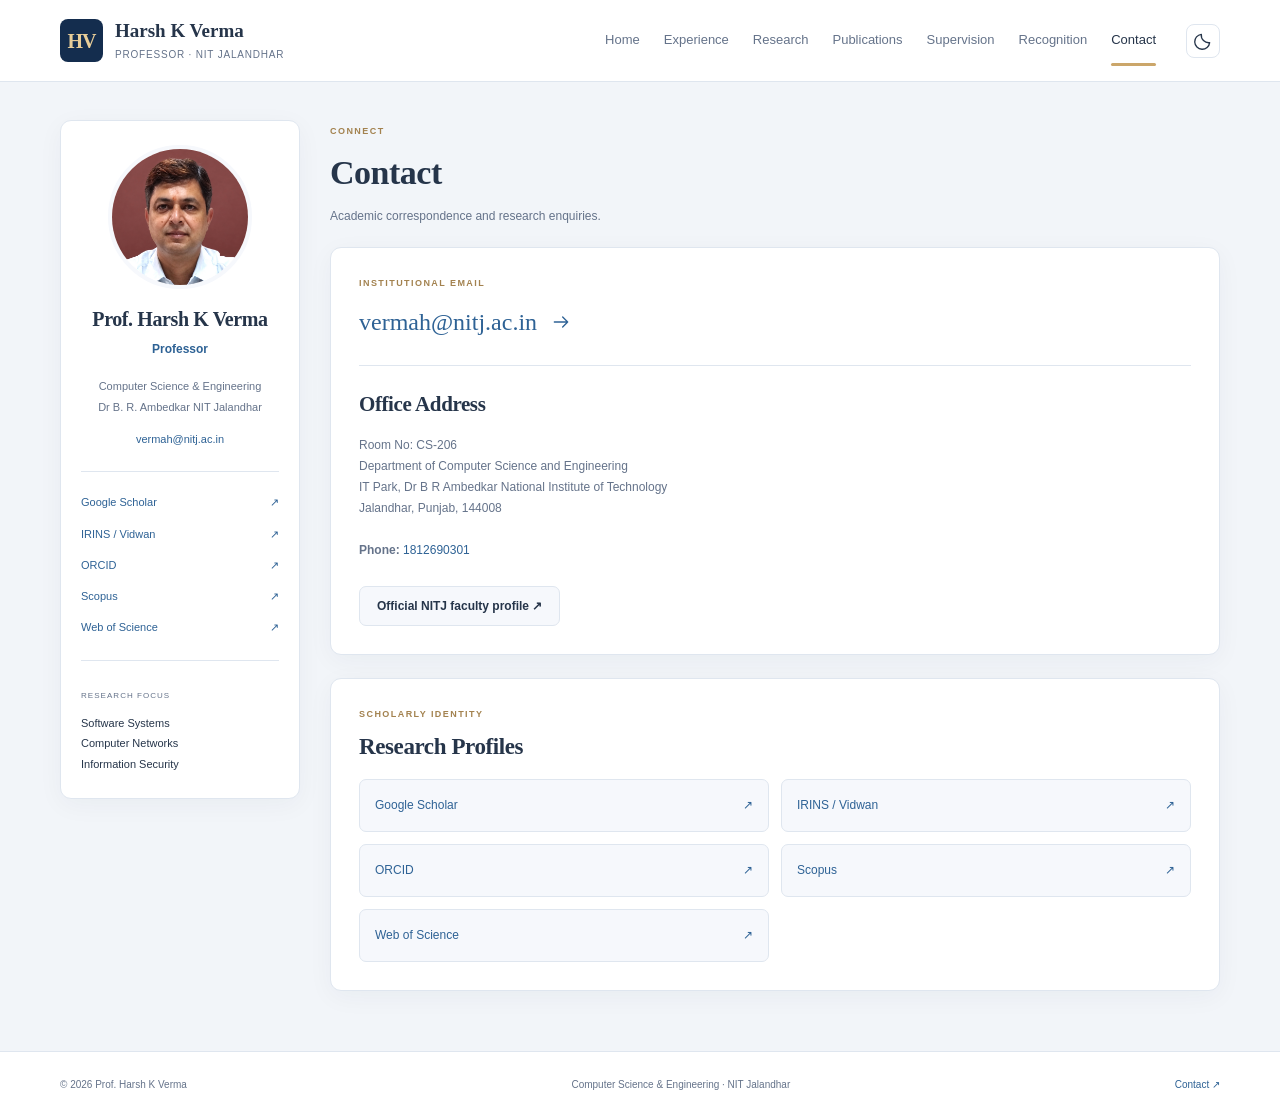
==== commit e17b8443: "Format the office room as Room No: CS-206" ====
--- a/contact.html
+++ b/contact.html
@@ -1 +1 @@
-<!doctype html><html lang="en"><head><meta charset="utf-8"><meta name="viewport" content="width=device-width,initial-scale=1"><meta name="description" content="Contact of Prof. Harsh K Verma, Professor of Computer Science and Engineering at NIT Jalandhar."><meta name="theme-color" content="#142d4e"><title>Contact | Prof. Harsh K Verma</title><link rel="canonical" href="https://harsh-verma-nitj.github.io/contact.html"><link rel="stylesheet" href="assets/style.css?v=20261007-5"><link rel="icon" type="image/svg+xml" href="assets/favicon.svg"></head><body><a class="skip-link" href="#content">Skip to content</a><header class="site-header"><div class="container nav-wrap"><a class="brand" href="index.html"><span class="brand-mark">HV</span><span>Harsh K Verma<small>Professor · NIT Jalandhar</small></span></a><nav id="primary-nav" class="nav" aria-label="Primary navigation"><a href="index.html">Home</a><a href="experience.html">Experience</a><a href="research.html">Research</a><a href="publications.html">Publications</a><a href="supervision.html">Supervision</a><a href="service.html">Recognition</a><a href="contact.html" aria-current="page">Contact</a></nav><div class="header-tools"><button id="theme-toggle" class="icon-button" type="button" aria-label="Switch to dark mode" aria-pressed="false"><svg viewBox="0 0 24 24" fill="none" stroke="currentColor" stroke-width="1.6" stroke-linecap="round" stroke-linejoin="round" aria-hidden="true"><path d="M20 14A9 9 0 0 1 10 4a9 9 0 1 0 10 10Z"/></svg></button><button class="menu-toggle icon-button" aria-label="Open navigation" aria-controls="primary-nav" aria-expanded="false">☰</button></div></div></header><div class="container page-layout"><aside class="profile-sidebar" aria-label="Academic profile"><img src="assets/profile-maroon-v2.jpg" alt="Prof. Harsh K Verma" class="side-portrait" width="176" height="176"><h2>Prof. Harsh K Verma</h2><p class="side-designation">Professor</p><p>Computer Science &amp; Engineering<br>Dr B. R. Ambedkar NIT Jalandhar</p><a class="side-email" href="mailto:vermah@nitj.ac.in">vermah@nitj.ac.in</a><div class="side-links"><a href="https://scholar.google.com/citations?hl=en&amp;user=h0edtgIAAAAJ" target="_blank" rel="noopener">Google Scholar <span>↗</span></a><a href="https://nitj.irins.org/profile/90371" target="_blank" rel="noopener">IRINS / Vidwan <span>↗</span></a><a href="https://orcid.org/0000-0003-4826-6150" target="_blank" rel="noopener">ORCID <span>↗</span></a><a href="https://www.scopus.com/authid/detail.uri?authorId=57204684351" target="_blank" rel="noopener">Scopus <span>↗</span></a><a href="https://www.webofscience.com/wos/author/record/Y-4606-2019" target="_blank" rel="noopener">Web of Science <span>↗</span></a></div><div class="side-note"><span>RESEARCH FOCUS</span><p>Software Systems<br>Computer Networks<br>Information Security</p></div></aside><main id="content" class="page-content"><div class="page-heading"><p class="section-kicker">Connect</p><h1>Contact</h1><p>Academic correspondence and research enquiries.</p></div><section class="surface"><p class="section-kicker">Institutional email</p><a class="contact-email" href="mailto:vermah@nitj.ac.in">vermah@nitj.ac.in <svg viewBox="0 0 24 24" fill="none" stroke="currentColor" stroke-width="1.6" stroke-linecap="round" stroke-linejoin="round" aria-hidden="true"><path d="M4 12h16m-6-6 6 6-6 6"/></svg></a><div class="contact-address"><h2>Office Address</h2><p>Room No CS-206<br>Department of Computer Science and Engineering<br>IT Park, Dr B R Ambedkar National Institute of Technology<br>Jalandhar, Punjab, 144008<br><br><strong>Phone:</strong> <a href="tel:+911812690301">1812690301</a></p></div><a class="btn secondary" href="https://departments.nitj.ac.in/dept/cse/Faculty/6430445438bff038a7805712" target="_blank" rel="noopener">Official NITJ faculty profile ↗</a></section><section class="surface"><p class="section-kicker">Scholarly identity</p><h2>Research Profiles</h2><div class="contact-profiles"><a href="https://scholar.google.com/citations?hl=en&amp;user=h0edtgIAAAAJ" target="_blank" rel="noopener">Google Scholar <span>↗</span></a><a href="https://nitj.irins.org/profile/90371" target="_blank" rel="noopener">IRINS / Vidwan <span>↗</span></a><a href="https://orcid.org/0000-0003-4826-6150" target="_blank" rel="noopener">ORCID <span>↗</span></a><a href="https://www.scopus.com/authid/detail.uri?authorId=57204684351" target="_blank" rel="noopener">Scopus <span>↗</span></a><a href="https://www.webofscience.com/wos/author/record/Y-4606-2019" target="_blank" rel="noopener">Web of Science <span>↗</span></a></div></section></main></div><footer><div class="container footer-inner"><span>© <span id="year"></span> Prof. Harsh K Verma</span><span>Computer Science &amp; Engineering · NIT Jalandhar</span><a href="mailto:vermah@nitj.ac.in">Contact ↗</a></div></footer><script src="assets/script.js?v=20261007-5"></script></body></html>+<!doctype html><html lang="en"><head><meta charset="utf-8"><meta name="viewport" content="width=device-width,initial-scale=1"><meta name="description" content="Contact of Prof. Harsh K Verma, Professor of Computer Science and Engineering at NIT Jalandhar."><meta name="theme-color" content="#142d4e"><title>Contact | Prof. Harsh K Verma</title><link rel="canonical" href="https://harsh-verma-nitj.github.io/contact.html"><link rel="stylesheet" href="assets/style.css?v=20261007-5"><link rel="icon" type="image/svg+xml" href="assets/favicon.svg"></head><body><a class="skip-link" href="#content">Skip to content</a><header class="site-header"><div class="container nav-wrap"><a class="brand" href="index.html"><span class="brand-mark">HV</span><span>Harsh K Verma<small>Professor · NIT Jalandhar</small></span></a><nav id="primary-nav" class="nav" aria-label="Primary navigation"><a href="index.html">Home</a><a href="experience.html">Experience</a><a href="research.html">Research</a><a href="publications.html">Publications</a><a href="supervision.html">Supervision</a><a href="service.html">Recognition</a><a href="contact.html" aria-current="page">Contact</a></nav><div class="header-tools"><button id="theme-toggle" class="icon-button" type="button" aria-label="Switch to dark mode" aria-pressed="false"><svg viewBox="0 0 24 24" fill="none" stroke="currentColor" stroke-width="1.6" stroke-linecap="round" stroke-linejoin="round" aria-hidden="true"><path d="M20 14A9 9 0 0 1 10 4a9 9 0 1 0 10 10Z"/></svg></button><button class="menu-toggle icon-button" aria-label="Open navigation" aria-controls="primary-nav" aria-expanded="false">☰</button></div></div></header><div class="container page-layout"><aside class="profile-sidebar" aria-label="Academic profile"><img src="assets/profile-maroon-v2.jpg" alt="Prof. Harsh K Verma" class="side-portrait" width="176" height="176"><h2>Prof. Harsh K Verma</h2><p class="side-designation">Professor</p><p>Computer Science &amp; Engineering<br>Dr B. R. Ambedkar NIT Jalandhar</p><a class="side-email" href="mailto:vermah@nitj.ac.in">vermah@nitj.ac.in</a><div class="side-links"><a href="https://scholar.google.com/citations?hl=en&amp;user=h0edtgIAAAAJ" target="_blank" rel="noopener">Google Scholar <span>↗</span></a><a href="https://nitj.irins.org/profile/90371" target="_blank" rel="noopener">IRINS / Vidwan <span>↗</span></a><a href="https://orcid.org/0000-0003-4826-6150" target="_blank" rel="noopener">ORCID <span>↗</span></a><a href="https://www.scopus.com/authid/detail.uri?authorId=57204684351" target="_blank" rel="noopener">Scopus <span>↗</span></a><a href="https://www.webofscience.com/wos/author/record/Y-4606-2019" target="_blank" rel="noopener">Web of Science <span>↗</span></a></div><div class="side-note"><span>RESEARCH FOCUS</span><p>Software Systems<br>Computer Networks<br>Information Security</p></div></aside><main id="content" class="page-content"><div class="page-heading"><p class="section-kicker">Connect</p><h1>Contact</h1><p>Academic correspondence and research enquiries.</p></div><section class="surface"><p class="section-kicker">Institutional email</p><a class="contact-email" href="mailto:vermah@nitj.ac.in">vermah@nitj.ac.in <svg viewBox="0 0 24 24" fill="none" stroke="currentColor" stroke-width="1.6" stroke-linecap="round" stroke-linejoin="round" aria-hidden="true"><path d="M4 12h16m-6-6 6 6-6 6"/></svg></a><div class="contact-address"><h2>Office Address</h2><p>Room No: CS-206<br>Department of Computer Science and Engineering<br>IT Park, Dr B R Ambedkar National Institute of Technology<br>Jalandhar, Punjab, 144008<br><br><strong>Phone:</strong> <a href="tel:+911812690301">1812690301</a></p></div><a class="btn secondary" href="https://departments.nitj.ac.in/dept/cse/Faculty/6430445438bff038a7805712" target="_blank" rel="noopener">Official NITJ faculty profile ↗</a></section><section class="surface"><p class="section-kicker">Scholarly identity</p><h2>Research Profiles</h2><div class="contact-profiles"><a href="https://scholar.google.com/citations?hl=en&amp;user=h0edtgIAAAAJ" target="_blank" rel="noopener">Google Scholar <span>↗</span></a><a href="https://nitj.irins.org/profile/90371" target="_blank" rel="noopener">IRINS / Vidwan <span>↗</span></a><a href="https://orcid.org/0000-0003-4826-6150" target="_blank" rel="noopener">ORCID <span>↗</span></a><a href="https://www.scopus.com/authid/detail.uri?authorId=57204684351" target="_blank" rel="noopener">Scopus <span>↗</span></a><a href="https://www.webofscience.com/wos/author/record/Y-4606-2019" target="_blank" rel="noopener">Web of Science <span>↗</span></a></div></section></main></div><footer><div class="container footer-inner"><span>© <span id="year"></span> Prof. Harsh K Verma</span><span>Computer Science &amp; Engineering · NIT Jalandhar</span><a href="mailto:vermah@nitj.ac.in">Contact ↗</a></div></footer><script src="assets/script.js?v=20261007-5"></script></body></html>
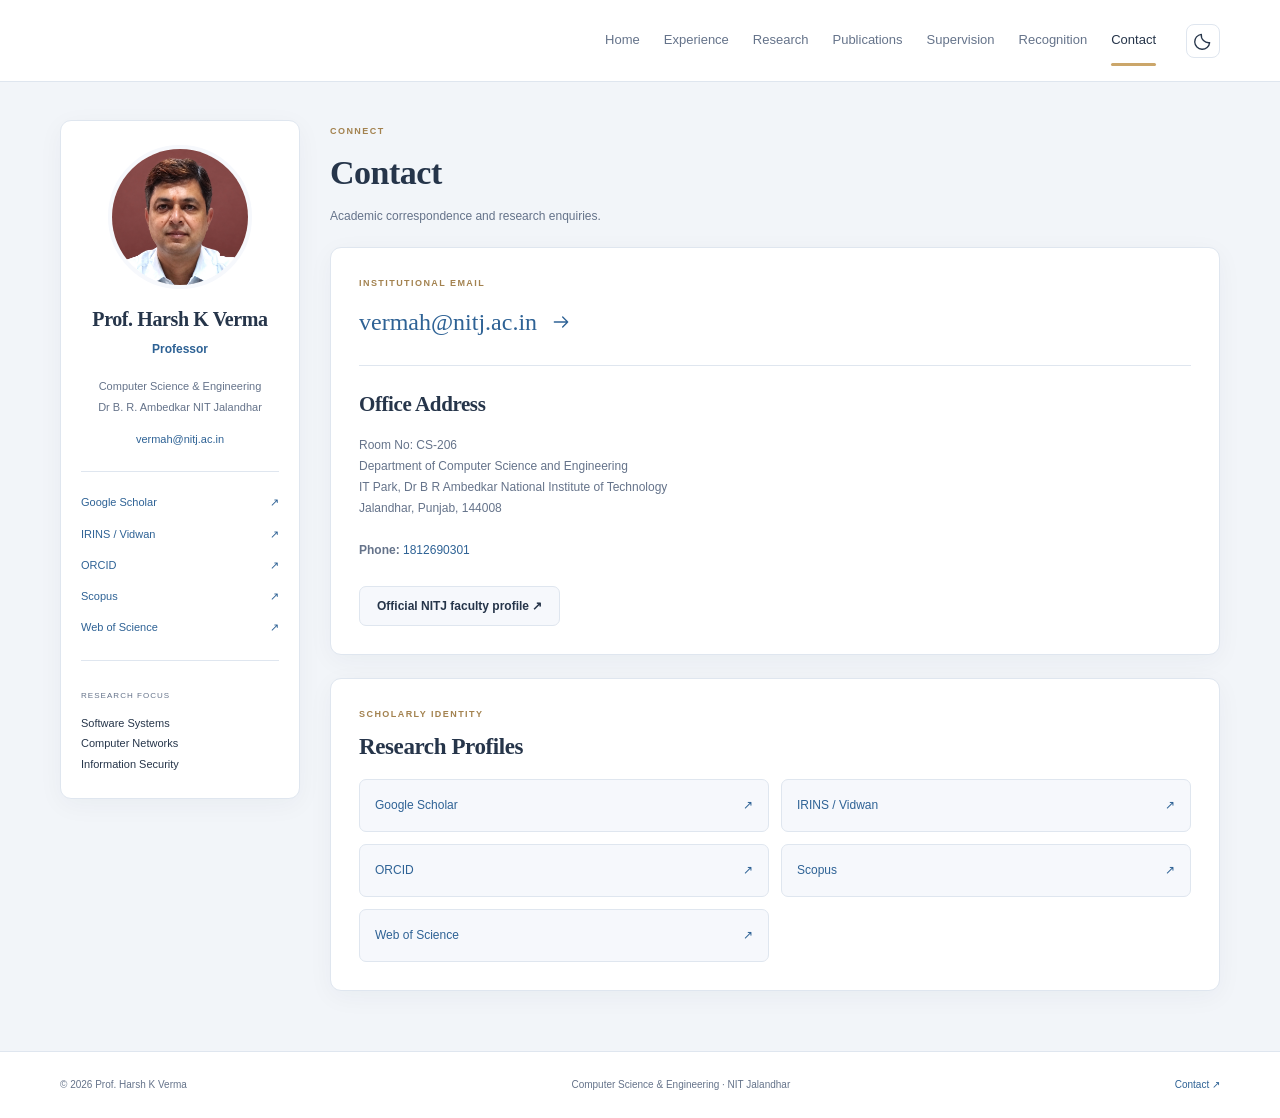
==== commit 5b524a55: "Remove the header HV logo and name block from every page" ====
--- a/contact.html
+++ b/contact.html
@@ -1 +1 @@
-<!doctype html><html lang="en"><head><meta charset="utf-8"><meta name="viewport" content="width=device-width,initial-scale=1"><meta name="description" content="Contact of Prof. Harsh K Verma, Professor of Computer Science and Engineering at NIT Jalandhar."><meta name="theme-color" content="#142d4e"><title>Contact | Prof. Harsh K Verma</title><link rel="canonical" href="https://harsh-verma-nitj.github.io/contact.html"><link rel="stylesheet" href="assets/style.css?v=20261007-5"><link rel="icon" type="image/svg+xml" href="assets/favicon.svg"></head><body><a class="skip-link" href="#content">Skip to content</a><header class="site-header"><div class="container nav-wrap"><a class="brand" href="index.html"><span class="brand-mark">HV</span><span>Harsh K Verma<small>Professor · NIT Jalandhar</small></span></a><nav id="primary-nav" class="nav" aria-label="Primary navigation"><a href="index.html">Home</a><a href="experience.html">Experience</a><a href="research.html">Research</a><a href="publications.html">Publications</a><a href="supervision.html">Supervision</a><a href="service.html">Recognition</a><a href="contact.html" aria-current="page">Contact</a></nav><div class="header-tools"><button id="theme-toggle" class="icon-button" type="button" aria-label="Switch to dark mode" aria-pressed="false"><svg viewBox="0 0 24 24" fill="none" stroke="currentColor" stroke-width="1.6" stroke-linecap="round" stroke-linejoin="round" aria-hidden="true"><path d="M20 14A9 9 0 0 1 10 4a9 9 0 1 0 10 10Z"/></svg></button><button class="menu-toggle icon-button" aria-label="Open navigation" aria-controls="primary-nav" aria-expanded="false">☰</button></div></div></header><div class="container page-layout"><aside class="profile-sidebar" aria-label="Academic profile"><img src="assets/profile-maroon-v2.jpg" alt="Prof. Harsh K Verma" class="side-portrait" width="176" height="176"><h2>Prof. Harsh K Verma</h2><p class="side-designation">Professor</p><p>Computer Science &amp; Engineering<br>Dr B. R. Ambedkar NIT Jalandhar</p><a class="side-email" href="mailto:vermah@nitj.ac.in">vermah@nitj.ac.in</a><div class="side-links"><a href="https://scholar.google.com/citations?hl=en&amp;user=h0edtgIAAAAJ" target="_blank" rel="noopener">Google Scholar <span>↗</span></a><a href="https://nitj.irins.org/profile/90371" target="_blank" rel="noopener">IRINS / Vidwan <span>↗</span></a><a href="https://orcid.org/0000-0003-4826-6150" target="_blank" rel="noopener">ORCID <span>↗</span></a><a href="https://www.scopus.com/authid/detail.uri?authorId=57204684351" target="_blank" rel="noopener">Scopus <span>↗</span></a><a href="https://www.webofscience.com/wos/author/record/Y-4606-2019" target="_blank" rel="noopener">Web of Science <span>↗</span></a></div><div class="side-note"><span>RESEARCH FOCUS</span><p>Software Systems<br>Computer Networks<br>Information Security</p></div></aside><main id="content" class="page-content"><div class="page-heading"><p class="section-kicker">Connect</p><h1>Contact</h1><p>Academic correspondence and research enquiries.</p></div><section class="surface"><p class="section-kicker">Institutional email</p><a class="contact-email" href="mailto:vermah@nitj.ac.in">vermah@nitj.ac.in <svg viewBox="0 0 24 24" fill="none" stroke="currentColor" stroke-width="1.6" stroke-linecap="round" stroke-linejoin="round" aria-hidden="true"><path d="M4 12h16m-6-6 6 6-6 6"/></svg></a><div class="contact-address"><h2>Office Address</h2><p>Room No: CS-206<br>Department of Computer Science and Engineering<br>IT Park, Dr B R Ambedkar National Institute of Technology<br>Jalandhar, Punjab, 144008<br><br><strong>Phone:</strong> <a href="tel:+911812690301">1812690301</a></p></div><a class="btn secondary" href="https://departments.nitj.ac.in/dept/cse/Faculty/6430445438bff038a7805712" target="_blank" rel="noopener">Official NITJ faculty profile ↗</a></section><section class="surface"><p class="section-kicker">Scholarly identity</p><h2>Research Profiles</h2><div class="contact-profiles"><a href="https://scholar.google.com/citations?hl=en&amp;user=h0edtgIAAAAJ" target="_blank" rel="noopener">Google Scholar <span>↗</span></a><a href="https://nitj.irins.org/profile/90371" target="_blank" rel="noopener">IRINS / Vidwan <span>↗</span></a><a href="https://orcid.org/0000-0003-4826-6150" target="_blank" rel="noopener">ORCID <span>↗</span></a><a href="https://www.scopus.com/authid/detail.uri?authorId=57204684351" target="_blank" rel="noopener">Scopus <span>↗</span></a><a href="https://www.webofscience.com/wos/author/record/Y-4606-2019" target="_blank" rel="noopener">Web of Science <span>↗</span></a></div></section></main></div><footer><div class="container footer-inner"><span>© <span id="year"></span> Prof. Harsh K Verma</span><span>Computer Science &amp; Engineering · NIT Jalandhar</span><a href="mailto:vermah@nitj.ac.in">Contact ↗</a></div></footer><script src="assets/script.js?v=20261007-5"></script></body></html>+<!doctype html><html lang="en"><head><meta charset="utf-8"><meta name="viewport" content="width=device-width,initial-scale=1"><meta name="description" content="Contact of Prof. Harsh K Verma, Professor of Computer Science and Engineering at NIT Jalandhar."><meta name="theme-color" content="#142d4e"><title>Contact | Prof. Harsh K Verma</title><link rel="canonical" href="https://harsh-verma-nitj.github.io/contact.html"><link rel="stylesheet" href="assets/style.css?v=20261007-5"><link rel="icon" type="image/svg+xml" href="assets/favicon.svg"></head><body><a class="skip-link" href="#content">Skip to content</a><header class="site-header"><div class="container nav-wrap"><nav id="primary-nav" class="nav" aria-label="Primary navigation"><a href="index.html">Home</a><a href="experience.html">Experience</a><a href="research.html">Research</a><a href="publications.html">Publications</a><a href="supervision.html">Supervision</a><a href="service.html">Recognition</a><a href="contact.html" aria-current="page">Contact</a></nav><div class="header-tools"><button id="theme-toggle" class="icon-button" type="button" aria-label="Switch to dark mode" aria-pressed="false"><svg viewBox="0 0 24 24" fill="none" stroke="currentColor" stroke-width="1.6" stroke-linecap="round" stroke-linejoin="round" aria-hidden="true"><path d="M20 14A9 9 0 0 1 10 4a9 9 0 1 0 10 10Z"/></svg></button><button class="menu-toggle icon-button" aria-label="Open navigation" aria-controls="primary-nav" aria-expanded="false">☰</button></div></div></header><div class="container page-layout"><aside class="profile-sidebar" aria-label="Academic profile"><img src="assets/profile-maroon-v2.jpg" alt="Prof. Harsh K Verma" class="side-portrait" width="176" height="176"><h2>Prof. Harsh K Verma</h2><p class="side-designation">Professor</p><p>Computer Science &amp; Engineering<br>Dr B. R. Ambedkar NIT Jalandhar</p><a class="side-email" href="mailto:vermah@nitj.ac.in">vermah@nitj.ac.in</a><div class="side-links"><a href="https://scholar.google.com/citations?hl=en&amp;user=h0edtgIAAAAJ" target="_blank" rel="noopener">Google Scholar <span>↗</span></a><a href="https://nitj.irins.org/profile/90371" target="_blank" rel="noopener">IRINS / Vidwan <span>↗</span></a><a href="https://orcid.org/0000-0003-4826-6150" target="_blank" rel="noopener">ORCID <span>↗</span></a><a href="https://www.scopus.com/authid/detail.uri?authorId=57204684351" target="_blank" rel="noopener">Scopus <span>↗</span></a><a href="https://www.webofscience.com/wos/author/record/Y-4606-2019" target="_blank" rel="noopener">Web of Science <span>↗</span></a></div><div class="side-note"><span>RESEARCH FOCUS</span><p>Software Systems<br>Computer Networks<br>Information Security</p></div></aside><main id="content" class="page-content"><div class="page-heading"><p class="section-kicker">Connect</p><h1>Contact</h1><p>Academic correspondence and research enquiries.</p></div><section class="surface"><p class="section-kicker">Institutional email</p><a class="contact-email" href="mailto:vermah@nitj.ac.in">vermah@nitj.ac.in <svg viewBox="0 0 24 24" fill="none" stroke="currentColor" stroke-width="1.6" stroke-linecap="round" stroke-linejoin="round" aria-hidden="true"><path d="M4 12h16m-6-6 6 6-6 6"/></svg></a><div class="contact-address"><h2>Office Address</h2><p>Room No: CS-206<br>Department of Computer Science and Engineering<br>IT Park, Dr B R Ambedkar National Institute of Technology<br>Jalandhar, Punjab, 144008<br><br><strong>Phone:</strong> <a href="tel:+911812690301">1812690301</a></p></div><a class="btn secondary" href="https://departments.nitj.ac.in/dept/cse/Faculty/6430445438bff038a7805712" target="_blank" rel="noopener">Official NITJ faculty profile ↗</a></section><section class="surface"><p class="section-kicker">Scholarly identity</p><h2>Research Profiles</h2><div class="contact-profiles"><a href="https://scholar.google.com/citations?hl=en&amp;user=h0edtgIAAAAJ" target="_blank" rel="noopener">Google Scholar <span>↗</span></a><a href="https://nitj.irins.org/profile/90371" target="_blank" rel="noopener">IRINS / Vidwan <span>↗</span></a><a href="https://orcid.org/0000-0003-4826-6150" target="_blank" rel="noopener">ORCID <span>↗</span></a><a href="https://www.scopus.com/authid/detail.uri?authorId=57204684351" target="_blank" rel="noopener">Scopus <span>↗</span></a><a href="https://www.webofscience.com/wos/author/record/Y-4606-2019" target="_blank" rel="noopener">Web of Science <span>↗</span></a></div></section></main></div><footer><div class="container footer-inner"><span>© <span id="year"></span> Prof. Harsh K Verma</span><span>Computer Science &amp; Engineering · NIT Jalandhar</span><a href="mailto:vermah@nitj.ac.in">Contact ↗</a></div></footer><script src="assets/script.js?v=20261007-5"></script></body></html>
